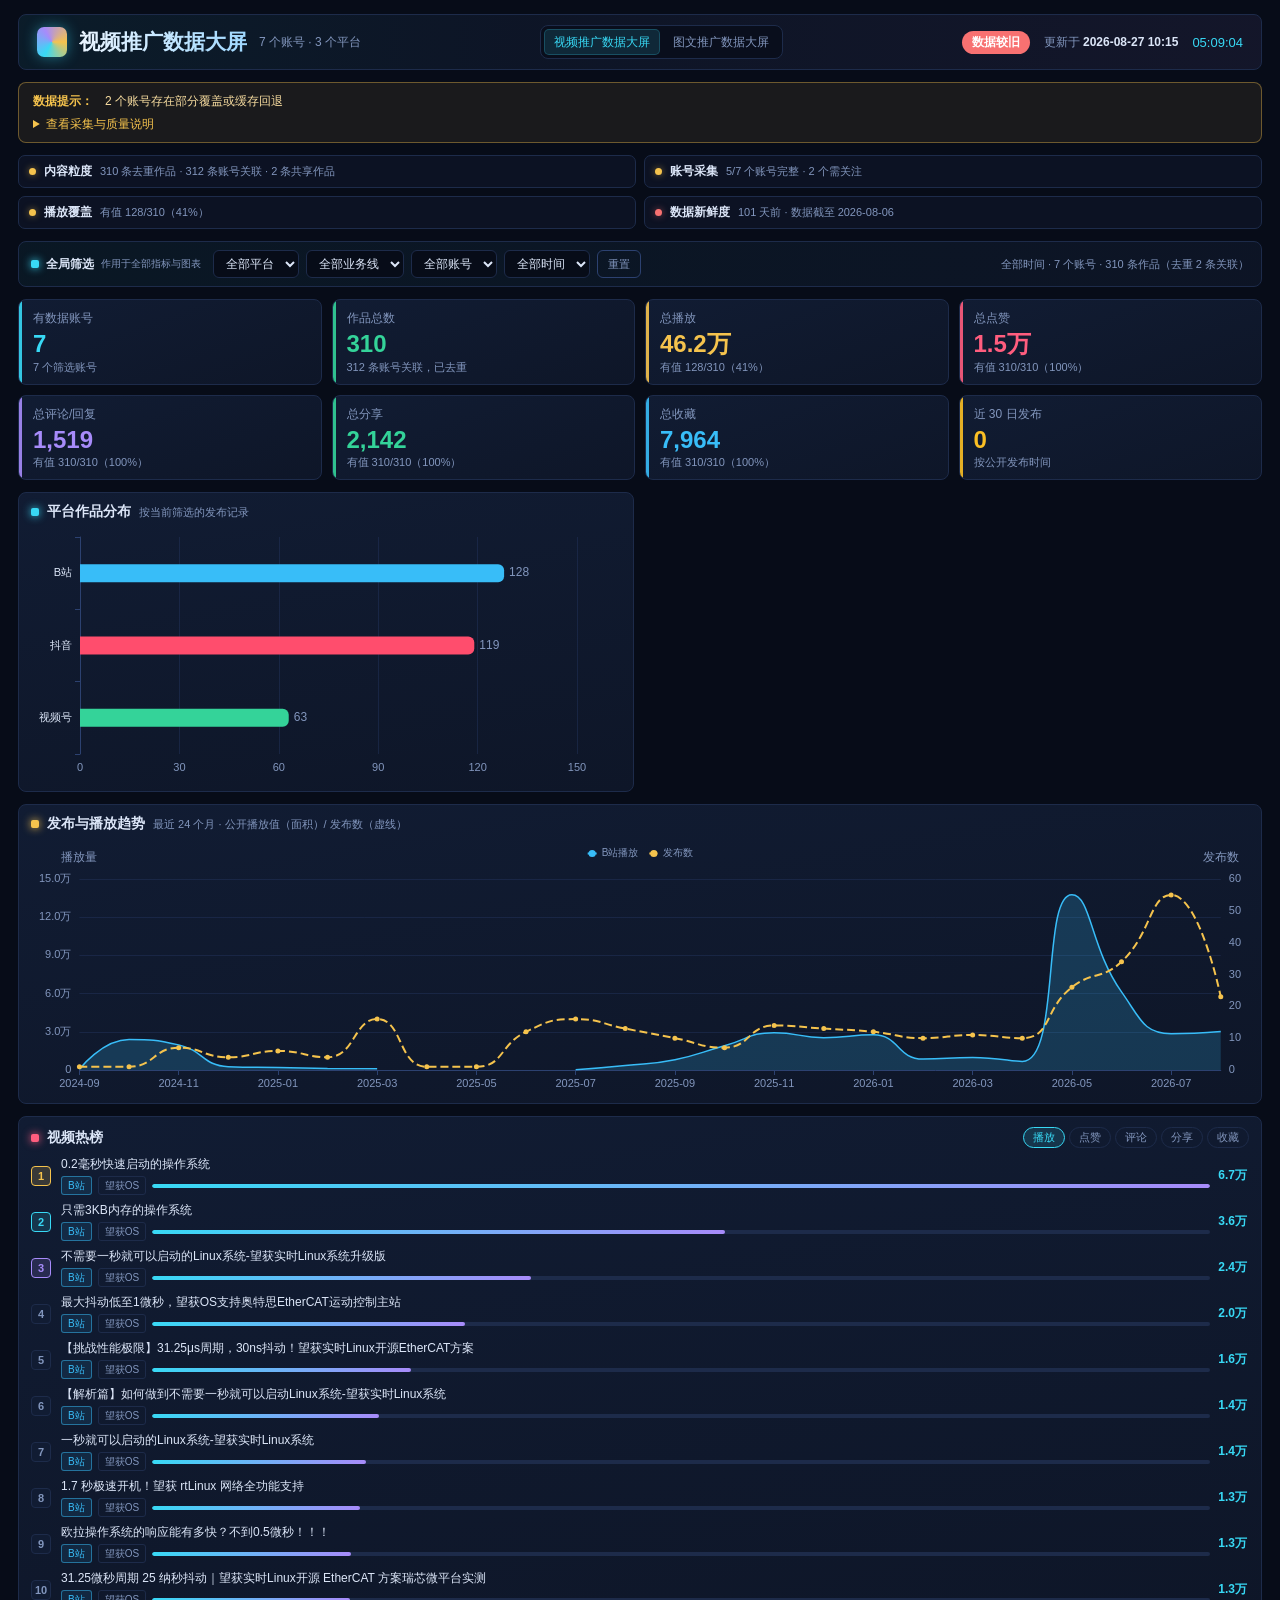
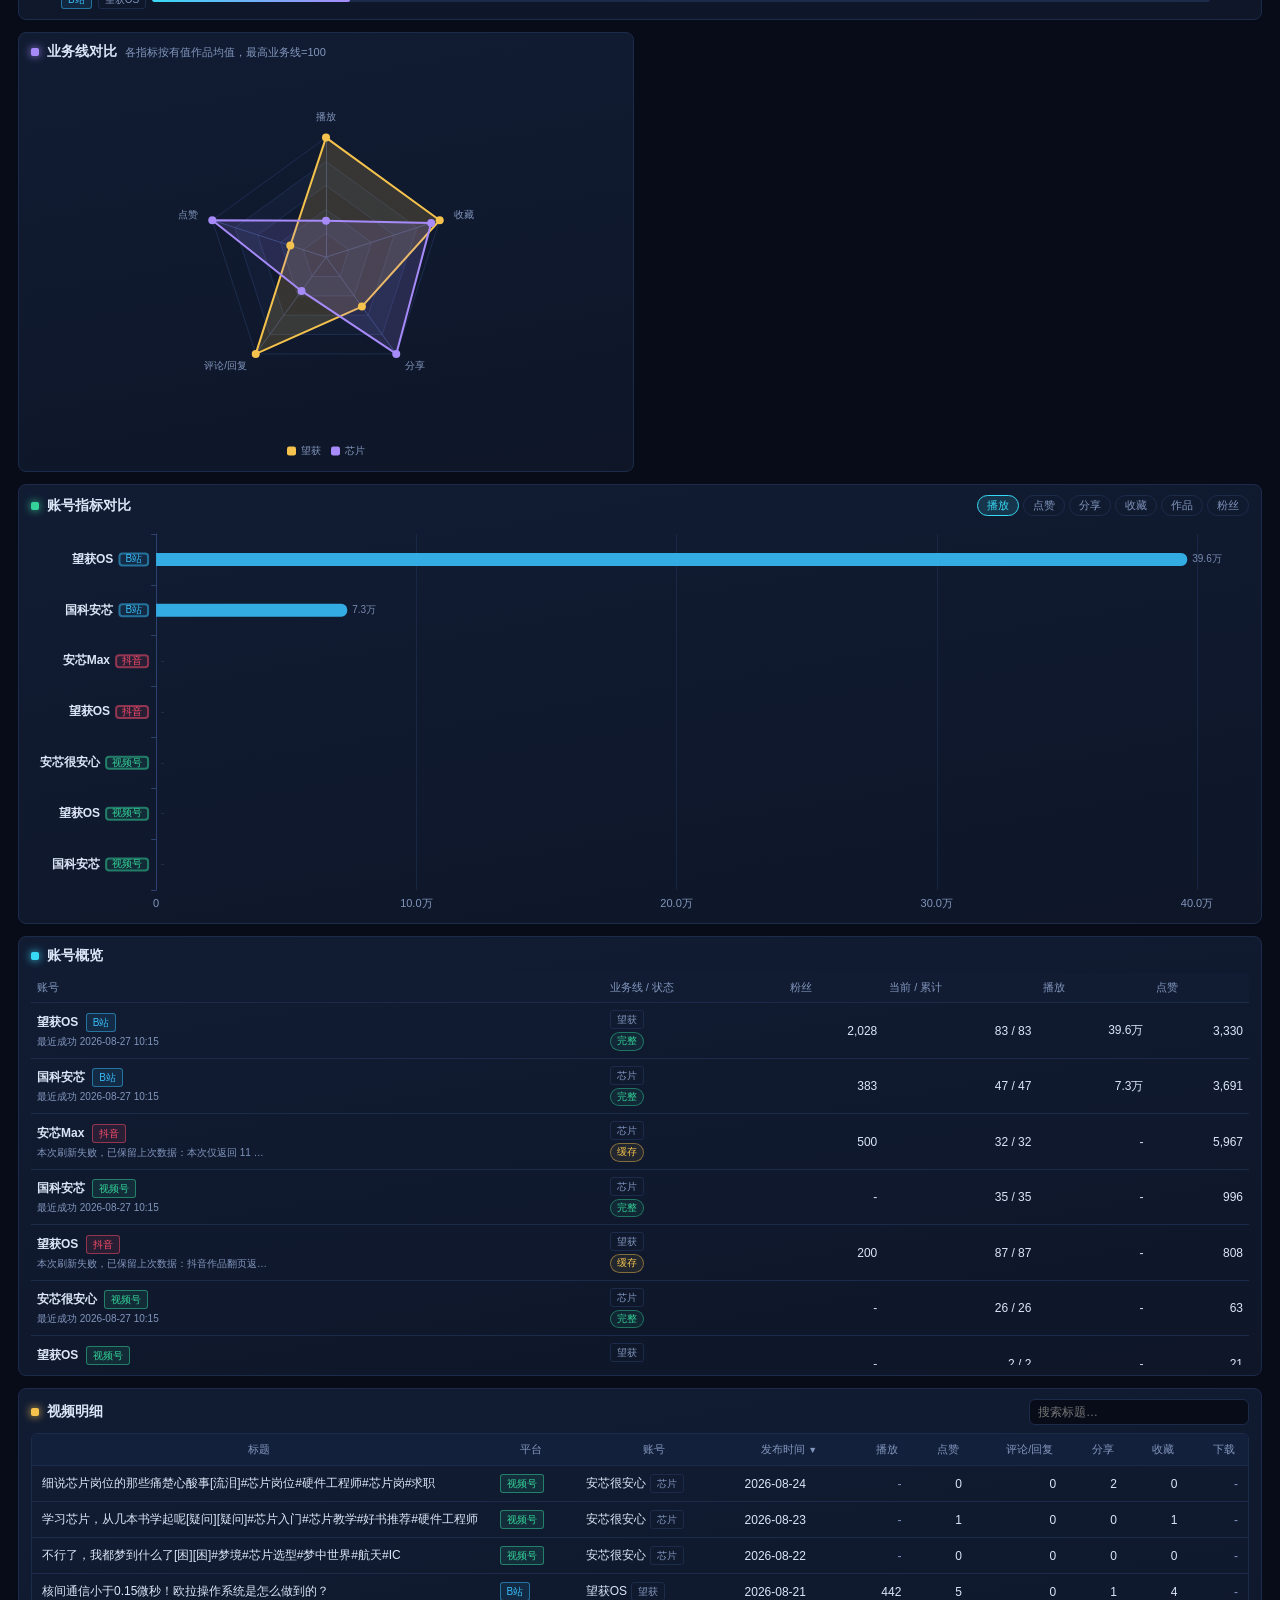
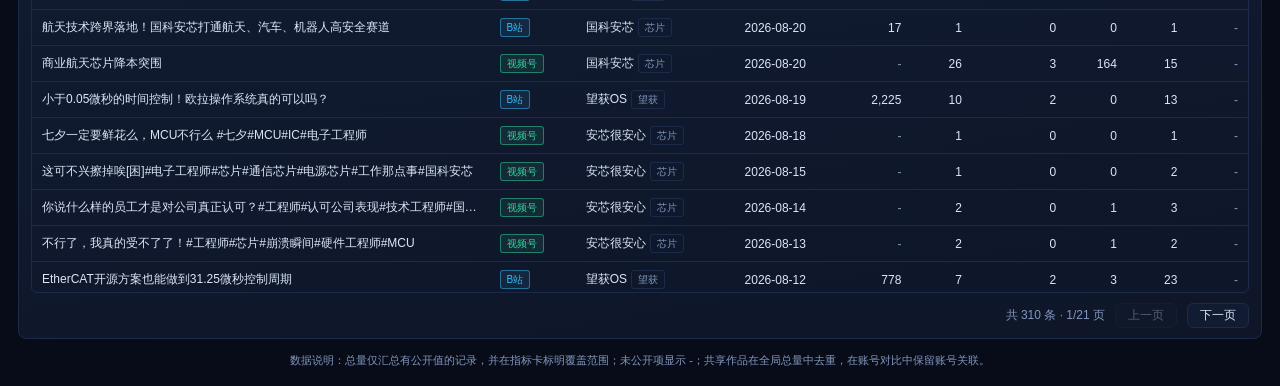
==== web/index.html @ 0b98114b "feat: initialize promotion data dashboard" ====
<!DOCTYPE html>
<html lang="zh-CN">
<head>
<meta charset="UTF-8">
<meta name="viewport" content="width=device-width, initial-scale=1.0">
<title>视频推广数据大屏</title>
<link rel="icon" href="data:,">
<link rel="stylesheet" href="css/style.css?v=20260805-5">
</head>
<body>
<div id="app">

  <!-- 顶部标题栏 -->
  <header class="topbar">
    <div class="topbar-left">
      <div class="logo-mark"></div>
      <h1>视频推广数据大屏</h1>
      <span class="subtitle" id="subtitle">账号与平台加载中</span>
    </div>
    <nav class="dashboard-switch" aria-label="推广数据大屏切换">
      <a class="active" href="index.html">视频推广数据大屏</a>
      <a href="articles/index.html">图文推广数据大屏</a>
    </nav>
    <div class="topbar-right">
      <span id="sourceBadge" class="badge">数据加载中</span>
      <span class="update-time">更新于 <b id="updatedAt">--</b></span>
      <span class="clock" id="clock">--:--:--</span>
    </div>
  </header>

  <section class="notice" id="dataNotice" hidden></section>

  <section class="health-strip" id="dataHealth" aria-label="数据质量概览"></section>

  <section class="control-bar" aria-label="全局筛选">
    <div class="control-title"><i class="dot dot-cyan"></i>全局筛选<span>作用于全部指标与图表</span></div>
    <div class="filters">
      <select id="fPlatform"><option value="all">全部平台</option></select>
      <select id="fLine"><option value="all">全部业务线</option></select>
      <select id="fAccount"><option value="all">全部账号</option></select>
      <select id="fPeriod">
        <option value="all">全部时间</option>
        <option value="30">近 30 天</option>
        <option value="90">近 90 天</option>
        <option value="365">近 1 年</option>
      </select>
      <button class="reset-filters" id="resetFilters" type="button">重置</button>
    </div>
    <div class="filter-summary" id="filterSummary"></div>
  </section>

  <!-- KPI 指标条 -->
  <section class="kpi-strip" id="kpiStrip"></section>

  <!-- 图表区第一行 -->
  <section class="grid-row">
    <div class="card span-3">
      <div class="card-title"><i class="dot dot-cyan"></i>平台作品分布<span class="card-note">按当前筛选的发布记录</span></div>
      <div class="chart" id="chartDist"></div>
    </div>
    <div class="card span-6">
      <div class="card-title"><i class="dot dot-gold"></i>发布与播放趋势<span class="card-note">最近 24 个月 · 公开播放值（面积）/ 发布数（虚线）</span></div>
      <div class="chart" id="chartTrend"></div>
    </div>
    <div class="card span-3">
      <div class="card-title"><i class="dot dot-pink"></i>视频热榜
        <span class="tabs" id="topTabs"></span>
      </div>
      <div class="rank-list" id="topList"></div>
    </div>
  </section>

  <!-- 图表区第二行 -->
  <section class="grid-row compare-row">
    <div class="card span-3">
      <div class="card-title"><i class="dot dot-violet"></i>业务线对比<span class="card-note">各指标按有值作品均值，最高业务线=100</span></div>
      <div class="chart" id="chartRadar"></div>
    </div>
    <div class="card span-6">
      <div class="card-title"><i class="dot dot-green"></i>账号指标对比
        <span class="tabs" id="acctTabs"></span>
      </div>
      <div class="chart" id="chartAcct"></div>
    </div>
    <div class="card span-3">
      <div class="card-title"><i class="dot dot-cyan"></i>账号概览</div>
      <div class="acct-table-wrap">
        <table class="acct-table" id="acctTable"></table>
      </div>
    </div>
  </section>

  <!-- 明细表 -->
  <section class="card detail-card">
    <div class="card-title"><i class="dot dot-gold"></i>视频明细
      <span class="detail-search">
        <input type="search" id="fSearch" placeholder="搜索标题…">
      </span>
    </div>
    <div class="table-wrap">
      <table class="detail-table" id="detailTable"></table>
    </div>
    <div class="pager" id="pager"></div>
  </section>

  <footer class="foot">
    数据说明：总量仅汇总有公开值的记录，并在指标卡标明覆盖范围；未公开项显示 -；共享作品在全局总量中去重，在账号对比中保留账号关联。
  </footer>

</div>
<script src="lib/echarts.min.js"></script>
<script src="js/app.js?v=20260805-5"></script>
</body>
</html>
---- web/css/style.css ----
/* ===== 视频推广数据大屏 · 暗色主题 ===== */
:root {
  --bg: #070c18;
  --panel: #0e1628;
  --panel-2: #111c33;
  --border: #1d2b4a;
  --border-bright: #2c4170;
  --text: #dce6f8;
  --muted: #8296bd;
  --cyan: #38d9f5;
  --gold: #f5c34d;
  --pink: #ff5d7e;
  --violet: #a78bfa;
  --green: #34d399;
  --red: #f87171;
  --douyin: #ff4d6d;
  --bilibili: #38bdf8;
  --wechat: #34d399;
  --line-wanghuo: #f5c34d;
  --line-chip: #a78bfa;
}

* { margin: 0; padding: 0; box-sizing: border-box; }

html, body {
  background: var(--bg);
  color: var(--text);
  font-family: "PingFang SC", "Microsoft YaHei", "Helvetica Neue", Arial, sans-serif;
  font-size: 14px;
  letter-spacing: 0;
}

body {
  background-image:
    radial-gradient(1200px 500px at 20% -10%, rgba(56, 217, 245, 0.07), transparent 60%),
    radial-gradient(1000px 480px at 85% -10%, rgba(167, 139, 250, 0.06), transparent 60%);
}

#app {
  max-width: 2048px;
  margin: 0 auto;
  padding: 14px 18px 10px;
  display: flex;
  flex-direction: column;
  gap: 12px;
  min-height: 100vh;
}

/* ===== 顶栏 ===== */
.topbar {
  display: flex;
  align-items: center;
  justify-content: space-between;
  gap: 16px;
  padding: 10px 18px;
  background: linear-gradient(90deg, rgba(56,217,245,0.08), rgba(14,22,40,0.9) 40%, rgba(167,139,250,0.08));
  border: 1px solid var(--border);
  border-radius: 8px;
}
.topbar-left { display: flex; align-items: center; gap: 12px; min-width: 0; }
.logo-mark {
  width: 30px; height: 30px; flex: none;
  border-radius: 7px;
  background: conic-gradient(from 210deg, var(--cyan), var(--violet), var(--gold), var(--cyan));
  box-shadow: 0 0 14px rgba(56, 217, 245, 0.45);
}
.topbar h1 {
  font-size: 21px;
  font-weight: 700;
  white-space: nowrap;
  background: linear-gradient(90deg, #eaf4ff, #9fd8ff);
  -webkit-background-clip: text;
  background-clip: text;
  color: transparent;
}
.subtitle { color: var(--muted); font-size: 12px; white-space: nowrap; overflow: hidden; text-overflow: ellipsis; }
.topbar-right { display: flex; align-items: center; gap: 14px; flex: none; font-size: 12px; color: var(--muted); }
.dashboard-switch {
  display: inline-flex;
  align-items: center;
  gap: 3px;
  padding: 3px;
  border: 1px solid var(--border);
  border-radius: 8px;
  background: rgba(7, 12, 24, 0.72);
  flex: none;
}
.dashboard-switch a {
  color: var(--muted);
  text-decoration: none;
  font-size: 12px;
  line-height: 1;
  padding: 7px 10px;
  border-radius: 5px;
  white-space: nowrap;
  transition: color .18s ease, background .18s ease;
}
.dashboard-switch a:hover { color: var(--text); background: rgba(56, 217, 245, .07); }
.dashboard-switch a.active {
  color: var(--cyan);
  background: rgba(56, 217, 245, .13);
  box-shadow: inset 0 0 0 1px rgba(56, 217, 245, .22);
}
.badge {
  padding: 3px 10px;
  border-radius: 999px;
  font-size: 12px;
  color: #06121f;
  background: var(--cyan);
  font-weight: 600;
}
.badge.mock { background: var(--gold); }
.badge.partial { background: var(--gold); }
.badge.stale { color: #fff; background: var(--red); }
.update-time b { color: var(--text); font-weight: 600; }
.clock { font-variant-numeric: tabular-nums; color: var(--cyan); font-size: 13px; }

/* ===== 数据质量与全局筛选 ===== */
.health-strip {
  display: grid;
  grid-template-columns: repeat(4, minmax(0, 1fr));
  gap: 8px;
}
.health-item {
  display: flex;
  align-items: center;
  gap: 8px;
  min-width: 0;
  padding: 7px 10px;
  border: 1px solid var(--border);
  border-radius: 7px;
  background: rgba(14, 22, 40, .72);
  color: var(--muted);
  font-size: 11px;
}
.health-item::before {
  content: "";
  width: 7px;
  height: 7px;
  flex: none;
  border-radius: 50%;
  background: var(--green);
  box-shadow: 0 0 7px rgba(52, 211, 153, .55);
}
.health-item.warn::before { background: var(--gold); box-shadow: 0 0 7px rgba(245, 195, 77, .55); }
.health-item.error::before { background: var(--red); box-shadow: 0 0 7px rgba(248, 113, 113, .55); }
.health-item strong { color: var(--text); font-size: 12px; font-weight: 650; white-space: nowrap; }
.health-item span { overflow: hidden; text-overflow: ellipsis; white-space: nowrap; }

.control-bar {
  display: grid;
  grid-template-columns: auto minmax(0, 1fr) auto;
  align-items: center;
  gap: 12px;
  min-height: 46px;
  padding: 7px 12px;
  border: 1px solid var(--border);
  border-radius: 8px;
  background: linear-gradient(90deg, rgba(56, 217, 245, .055), rgba(14, 22, 40, .82));
}
.control-title { display: flex; align-items: center; gap: 7px; font-size: 12px; font-weight: 650; white-space: nowrap; }
.control-title span { color: var(--muted); font-size: 10px; font-weight: 400; }
.filter-summary { color: var(--muted); font-size: 11px; white-space: nowrap; }
.filters { display: inline-flex; gap: 7px; flex-wrap: wrap; }
.filters select, .filters input, .detail-search input {
  background: var(--bg);
  border: 1px solid var(--border);
  color: var(--text);
  font-size: 12px;
  padding: 5px 8px;
  border-radius: 6px;
  outline: none;
}
.filters select:focus, .filters input:focus, .detail-search input:focus { border-color: var(--cyan); }
.reset-filters {
  border: 1px solid var(--border-bright);
  border-radius: 6px;
  background: transparent;
  color: var(--muted);
  padding: 5px 10px;
  font-size: 11px;
  cursor: pointer;
}
.reset-filters:hover { color: var(--cyan); border-color: var(--cyan); }

/* ===== KPI 条 ===== */
.kpi-strip {
  display: grid;
  grid-template-columns: repeat(8, 1fr);
  gap: 10px;
}
.kpi {
  background: linear-gradient(160deg, var(--panel-2), var(--panel));
  border: 1px solid var(--border);
  border-radius: 8px;
  padding: 10px 14px 9px;
  position: relative;
  overflow: hidden;
}
.kpi::before {
  content: "";
  position: absolute; left: 0; top: 0; bottom: 0;
  width: 3px;
  background: var(--accent, var(--cyan));
  opacity: 0.9;
}
.kpi-label { font-size: 12px; color: var(--muted); }
.kpi-value {
  font-size: 24px;
  font-weight: 700;
  margin-top: 3px;
  font-variant-numeric: tabular-nums;
  color: var(--accent, var(--text));
  line-height: 1.15;
}
.kpi-sub { font-size: 11px; color: var(--muted); margin-top: 2px; }

/* ===== 卡片网格 ===== */
.grid-row {
  display: grid;
  grid-template-columns: repeat(12, 1fr);
  gap: 12px;
}
.card {
  background: linear-gradient(170deg, var(--panel-2), var(--panel));
  border: 1px solid var(--border);
  border-radius: 8px;
  padding: 10px 12px;
  display: flex;
  flex-direction: column;
  min-height: 300px;
}
.compare-row .card { height: 440px; min-height: 440px; overflow: hidden; }
.span-3 { grid-column: span 3; }
.span-6 { grid-column: span 6; }
.card-title {
  display: flex;
  align-items: center;
  gap: 8px;
  font-size: 14px;
  font-weight: 600;
  margin-bottom: 8px;
  flex-wrap: wrap;
}
.card-note { font-size: 11px; color: var(--muted); font-weight: 400; }
.dot { width: 8px; height: 8px; border-radius: 2px; flex: none; }
.dot-cyan { background: var(--cyan); box-shadow: 0 0 8px var(--cyan); }
.dot-gold { background: var(--gold); box-shadow: 0 0 8px var(--gold); }
.dot-pink { background: var(--pink); box-shadow: 0 0 8px var(--pink); }
.dot-violet { background: var(--violet); box-shadow: 0 0 8px var(--violet); }
.dot-green { background: var(--green); box-shadow: 0 0 8px var(--green); }
.chart { flex: 1; min-height: 240px; }

/* ===== 页签 ===== */
.tabs { display: inline-flex; gap: 4px; margin-left: auto; }
.tabs button {
  background: transparent;
  border: 1px solid var(--border);
  color: var(--muted);
  font-size: 11px;
  padding: 2px 9px;
  border-radius: 999px;
  cursor: pointer;
}
.tabs button:hover { border-color: var(--border-bright); color: var(--text); }
.tabs button.active {
  background: rgba(56, 217, 245, 0.14);
  border-color: var(--cyan);
  color: var(--cyan);
}

/* ===== 热榜 ===== */
.rank-list { flex: 1; overflow-y: auto; display: flex; flex-direction: column; gap: 7px; padding-right: 2px; }
.rank-item { display: grid; grid-template-columns: 22px 1fr auto; gap: 8px; align-items: center; }
.rank-no {
  width: 20px; height: 20px;
  display: grid; place-items: center;
  font-size: 11px; font-weight: 700;
  border-radius: 4px;
  background: var(--panel-2);
  color: var(--muted);
  border: 1px solid var(--border);
}
.rank-item:nth-child(1) .rank-no { background: rgba(245, 195, 77, 0.18); color: var(--gold); border-color: var(--gold); }
.rank-item:nth-child(2) .rank-no { background: rgba(56, 217, 245, 0.14); color: var(--cyan); border-color: var(--cyan); }
.rank-item:nth-child(3) .rank-no { background: rgba(167, 139, 250, 0.16); color: var(--violet); border-color: var(--violet); }
.rank-main { min-width: 0; }
.rank-title {
  font-size: 12px;
  white-space: nowrap; overflow: hidden; text-overflow: ellipsis;
}
.rank-title a { color: var(--text); text-decoration: none; }
.rank-title a:hover { color: var(--cyan); }
.rank-meta { display: flex; gap: 6px; margin-top: 3px; align-items: center; }
.rank-bar { height: 4px; border-radius: 2px; background: var(--border); flex: 1; overflow: hidden; }
.rank-bar i { display: block; height: 100%; border-radius: 2px; background: linear-gradient(90deg, var(--cyan), var(--violet)); }
.rank-val { font-size: 12px; font-weight: 700; color: var(--cyan); font-variant-numeric: tabular-nums; }

/* ===== 标签 ===== */
.tag {
  display: inline-block;
  font-size: 10px;
  padding: 1px 6px;
  border-radius: 3px;
  line-height: 1.5;
  border: 1px solid;
  white-space: nowrap;
}
.tag-douyin { color: var(--douyin); border-color: rgba(255, 77, 109, 0.5); background: rgba(255, 77, 109, 0.1); }
.tag-bilibili { color: var(--bilibili); border-color: rgba(56, 189, 248, 0.5); background: rgba(56, 189, 248, 0.1); }
.tag-wechat_channels { color: var(--wechat); border-color: rgba(52, 211, 153, 0.5); background: rgba(52, 211, 153, 0.1); }
.tag-line { color: var(--muted); border-color: var(--border); background: transparent; }

/* ===== 账号概览表 ===== */
.acct-table-wrap { flex: 1; min-height: 0; overflow: auto; }
.acct-table { width: 100%; border-collapse: collapse; font-size: 12px; }
.acct-table th, .acct-table td { padding: 7px 6px; text-align: left; border-bottom: 1px solid var(--border); white-space: nowrap; }
.acct-table th { color: var(--muted); font-weight: 500; font-size: 11px; position: sticky; top: 0; background: var(--panel-2); }
.acct-table td.num { text-align: right; font-variant-numeric: tabular-nums; }
.acct-name { font-weight: 600; }
.acct-profile-link { color: var(--text); text-decoration: none; }
.acct-profile-link:hover { color: var(--cyan); text-decoration: underline; }
.coverage-note {
  margin-top: 3px;
  color: var(--muted);
  font-size: 10px;
  max-width: 230px;
  overflow: hidden;
  text-overflow: ellipsis;
}
.status-err { color: var(--red); font-size: 11px; }
.status-warn { color: var(--gold); font-size: 11px; }
.status-pill {
  display: inline-block;
  padding: 1px 6px;
  border: 1px solid;
  border-radius: 999px;
  font-size: 10px;
  line-height: 1.45;
}
.status-ok { color: var(--green); border-color: rgba(52, 211, 153, .45); background: rgba(52, 211, 153, .08); }
.status-partial, .status-stale { color: var(--gold); border-color: rgba(245, 195, 77, .45); background: rgba(245, 195, 77, .08); }
.status-pending { color: var(--muted); border-color: var(--border-bright); background: rgba(130, 150, 189, .08); }
.status-error { color: var(--red); border-color: rgba(248, 113, 113, .45); background: rgba(248, 113, 113, .08); }

/* ===== 明细表 ===== */
.detail-card { min-height: 0; }
.detail-search { margin-left: auto; }
.detail-search input { width: 220px; }
.table-wrap { overflow: auto; max-height: 460px; border: 1px solid var(--border); border-radius: 6px; }
.detail-table { width: 100%; border-collapse: collapse; font-size: 12px; }
.detail-table th, .detail-table td { padding: 8px 10px; border-bottom: 1px solid var(--border); white-space: nowrap; }
.detail-table th {
  position: sticky; top: 0; z-index: 1;
  background: #13203c;
  color: var(--muted);
  font-size: 11px; font-weight: 500;
  cursor: pointer;
  user-select: none;
}
.detail-table th:hover { color: var(--cyan); }
.detail-table th .arrow { font-size: 9px; margin-left: 3px; }
.detail-table td.num { text-align: right; font-variant-numeric: tabular-nums; }
.detail-table th.num { text-align: right; }
.detail-table tbody tr:hover { background: rgba(56, 217, 245, 0.05); }
.cell-title { max-width: 340px; overflow: hidden; text-overflow: ellipsis; }
.cell-title a { color: var(--text); text-decoration: none; }
.cell-title a:hover { color: var(--cyan); }
.muted-val { color: var(--muted); }
.pager {
  display: flex; align-items: center; gap: 10px;
  justify-content: flex-end;
  padding-top: 10px;
  font-size: 12px; color: var(--muted);
}
.pager button {
  background: var(--panel-2);
  border: 1px solid var(--border);
  color: var(--text);
  padding: 3px 12px;
  border-radius: 6px;
  cursor: pointer;
  font-size: 12px;
}
.pager button:disabled { opacity: 0.35; cursor: default; }
.pager button:not(:disabled):hover { border-color: var(--cyan); color: var(--cyan); }

.foot { font-size: 11px; color: var(--muted); text-align: center; padding: 2px 0 8px; }

/* ===== 滚动条 ===== */
::-webkit-scrollbar { width: 8px; height: 8px; }
::-webkit-scrollbar-thumb { background: var(--border-bright); border-radius: 4px; }
::-webkit-scrollbar-track { background: transparent; }

/* ===== 响应式 ===== */
@media (max-width: 1400px) {
  .kpi-strip { grid-template-columns: repeat(4, 1fr); }
  .health-strip { grid-template-columns: repeat(2, minmax(0, 1fr)); }
  .span-3 { grid-column: span 6; }
  .span-6 { grid-column: span 12; }
  .grid-row .span-3:last-child { grid-column: span 12; }
}
@media (max-width: 1120px) {
  .topbar { flex-wrap: wrap; }
  .topbar-left { flex: 1 1 520px; }
  .dashboard-switch { order: 3; }
  .control-bar { grid-template-columns: 1fr; }
  .filter-summary { justify-self: start; }
}
@media (max-width: 760px) {
  .kpi-strip { grid-template-columns: repeat(2, 1fr); }
  .span-3, .span-6 { grid-column: span 12; }
  .topbar { flex-direction: column; align-items: flex-start; gap: 6px; }
  .topbar-left { flex: 0 0 auto; width: 100%; }
  .topbar-right { width: 100%; flex-wrap: wrap; gap: 8px 12px; }
  .dashboard-switch { width: 100%; }
  .dashboard-switch a { flex: 1; text-align: center; }
  .subtitle { display: none; }
  .health-strip { grid-template-columns: 1fr; }
  .filters { width: 100%; }
  .filters select { flex: 1 1 140px; }
  .detail-search { width: 100%; }
  .detail-search input { width: 100%; }
  .compare-row .card { height: 460px; min-height: 460px; }
}

.notice {
  padding: 9px 14px; border: 1px solid rgba(245,195,77,.38); border-radius: 8px;
  color: #f8dda0; background: rgba(245,195,77,.08); font-size: 12px; line-height: 1.55;
}
.notice b { color: var(--gold); }
.notice-summary { display: flex; gap: 12px; align-items: center; flex-wrap: wrap; }
.notice summary { cursor: pointer; color: var(--gold); margin-top: 4px; }
.notice ul { margin: 7px 0 0 18px; color: #d7c89f; }
.notice li + li { margin-top: 3px; }
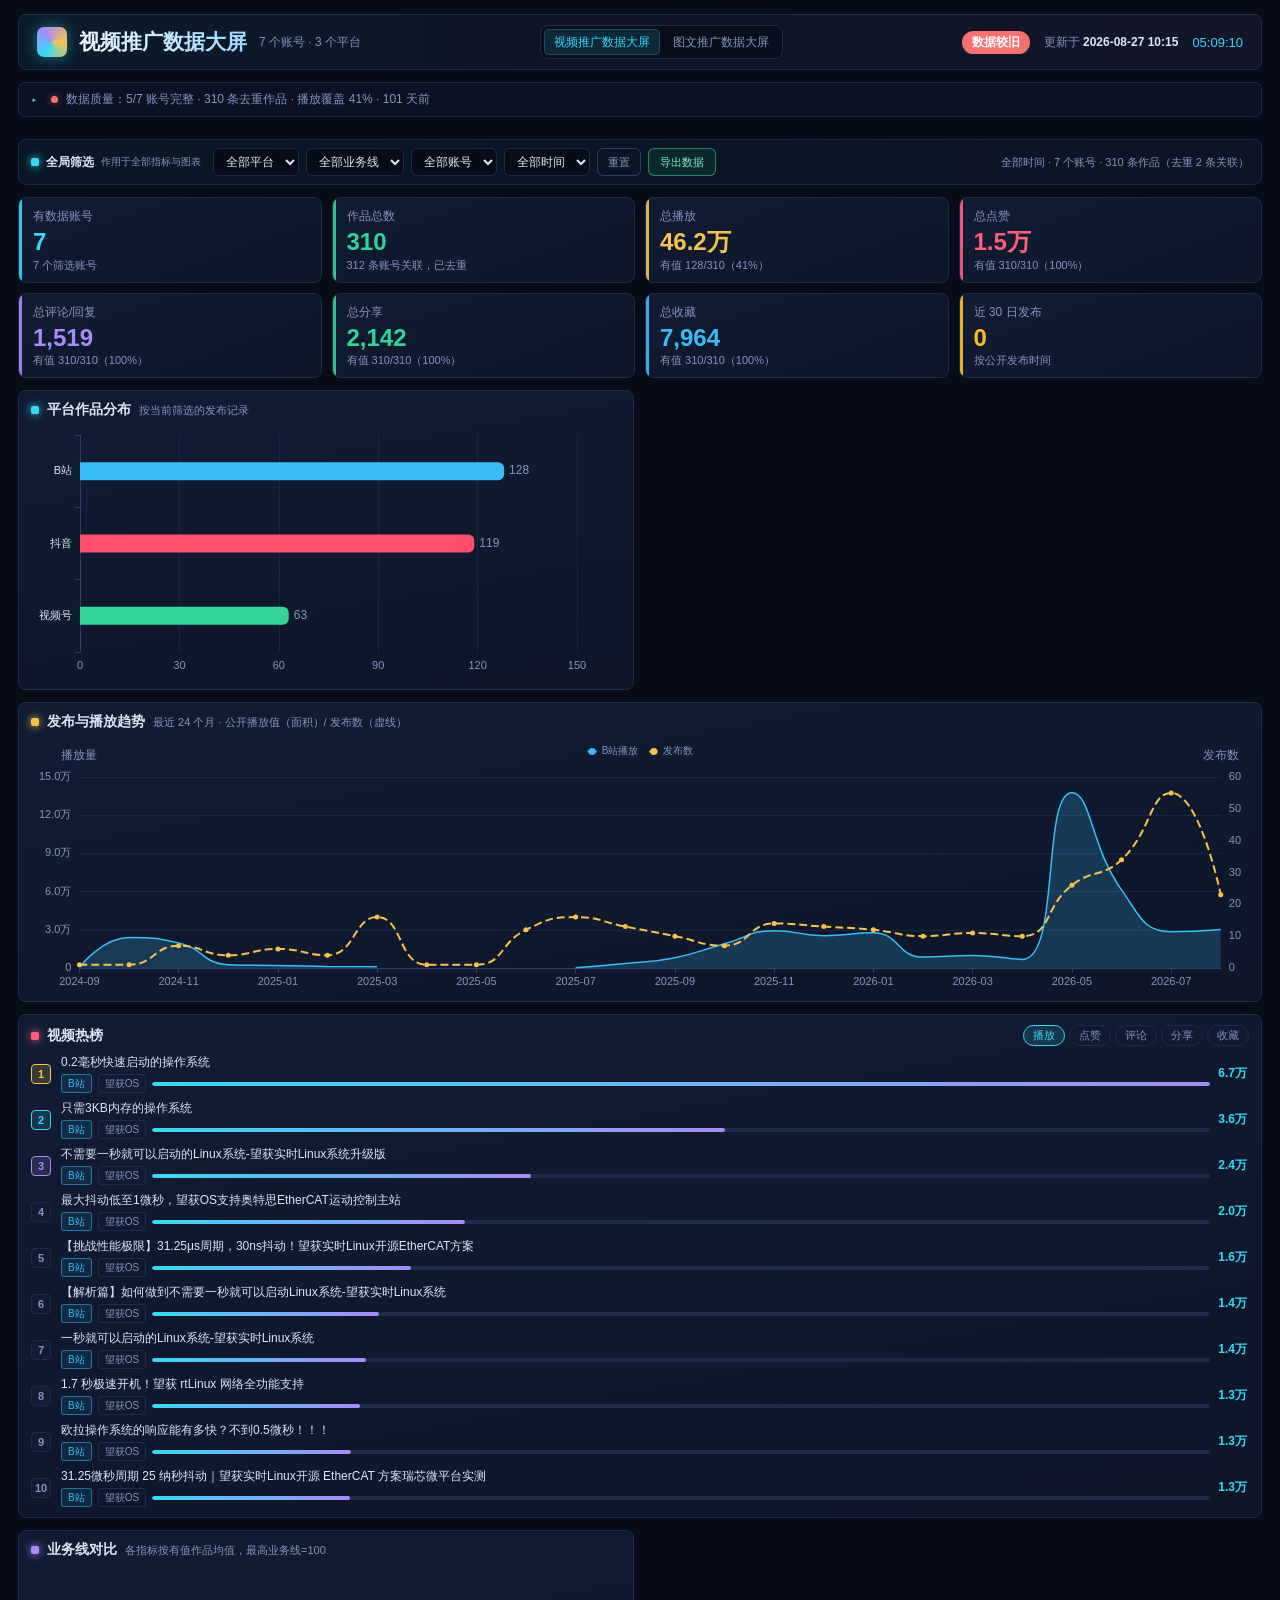
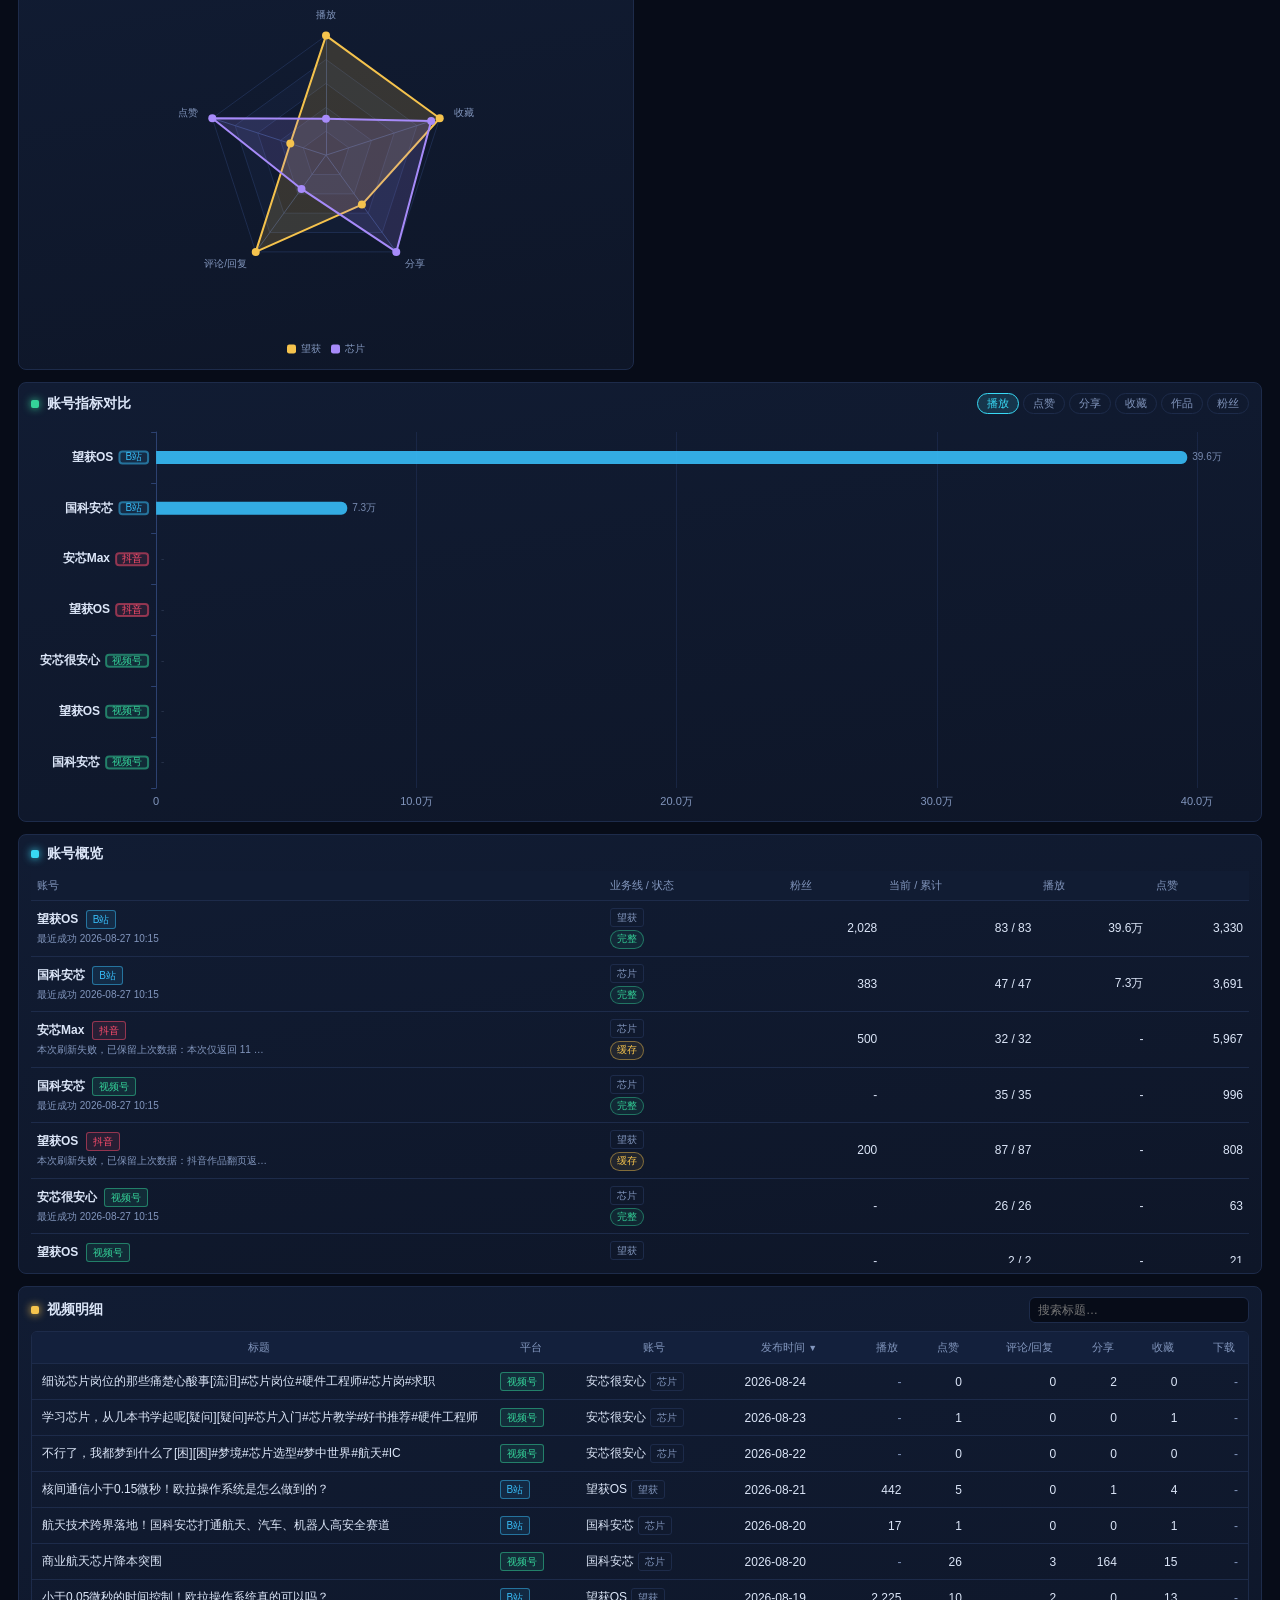
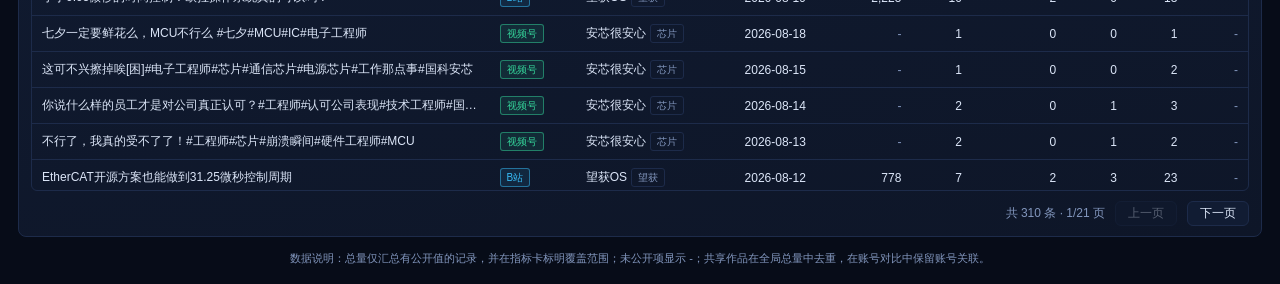
==== commit 97799203: "feat: reduce collector usage and add CSV exports" ====
--- a/web/index.html
+++ b/web/index.html
@@ -5,7 +5,8 @@
 <meta name="viewport" content="width=device-width, initial-scale=1.0">
 <title>视频推广数据大屏</title>
 <link rel="icon" href="data:,">
-<link rel="stylesheet" href="css/style.css?v=20260805-5">
+  <link rel="stylesheet" href="css/style.css?v=20260914-1">
+
 </head>
 <body>
 <div id="app">
@@ -28,9 +29,11 @@
     </div>
   </header>
 
-  <section class="notice" id="dataNotice" hidden></section>
-
-  <section class="health-strip" id="dataHealth" aria-label="数据质量概览"></section>
+  <details class="quality-collapse" id="qualityCollapse">
+    <summary id="healthSummary"><i class="quality-dot"></i><span class="quality-summary-text">数据质量概览</span></summary>
+    <section class="notice" id="dataNotice" hidden></section>
+    <section class="health-strip" id="dataHealth" aria-label="数据质量概览"></section>
+  </details>
 
   <section class="control-bar" aria-label="全局筛选">
     <div class="control-title"><i class="dot dot-cyan"></i>全局筛选<span>作用于全部指标与图表</span></div>
@@ -45,6 +48,7 @@
         <option value="365">近 1 年</option>
       </select>
       <button class="reset-filters" id="resetFilters" type="button">重置</button>
+      <button class="export-data" id="exportData" type="button" title="导出当前筛选和搜索结果">导出数据</button>
     </div>
     <div class="filter-summary" id="filterSummary"></div>
   </section>
@@ -109,6 +113,6 @@
 
 </div>
 <script src="lib/echarts.min.js"></script>
-<script src="js/app.js?v=20260805-5"></script>
+  <script src="js/app.js?v=20260914-1"></script>
 </body>
 </html>
--- a/web/css/style.css
+++ b/web/css/style.css
@@ -147,6 +147,31 @@
 .health-item strong { color: var(--text); font-size: 12px; font-weight: 650; white-space: nowrap; }
 .health-item span { overflow: hidden; text-overflow: ellipsis; white-space: nowrap; }
 
+/* 数据质量折叠摘要：默认收起，仅显示一行状态 */
+.quality-collapse { margin-bottom: 10px; }
+.quality-collapse > summary {
+  cursor: pointer; list-style: none; user-select: none;
+  display: flex; align-items: center; gap: 8px; flex-wrap: wrap;
+  padding: 8px 12px;
+  border: 1px solid var(--border); border-radius: 7px;
+  background: rgba(14, 22, 40, .72);
+  color: var(--muted); font-size: 12px;
+}
+.quality-collapse > summary::-webkit-details-marker { display: none; }
+.quality-collapse > summary::before {
+  content: "▸"; flex: none; width: 12px; color: var(--cyan);
+  transition: transform .15s ease;
+}
+.quality-collapse[open] > summary::before { transform: rotate(90deg); }
+.quality-collapse > summary .quality-dot {
+  flex: none; width: 7px; height: 7px; border-radius: 50%;
+  background: var(--green); box-shadow: 0 0 7px rgba(52, 211, 153, .55);
+}
+.quality-collapse > summary.warn .quality-dot { background: var(--gold); box-shadow: 0 0 7px rgba(245, 195, 77, .55); }
+.quality-collapse > summary.error .quality-dot { background: var(--red); box-shadow: 0 0 7px rgba(248, 113, 113, .55); }
+.quality-collapse > summary .quality-summary-text { overflow: hidden; text-overflow: ellipsis; white-space: nowrap; }
+.quality-collapse > .notice, .quality-collapse > .health-strip { margin-top: 8px; }
+
 .control-bar {
   display: grid;
   grid-template-columns: auto minmax(0, 1fr) auto;
@@ -182,6 +207,18 @@
   cursor: pointer;
 }
 .reset-filters:hover { color: var(--cyan); border-color: var(--cyan); }
+.export-data {
+  border: 1px solid rgba(52, 211, 153, .55);
+  border-radius: 6px;
+  background: rgba(52, 211, 153, .09);
+  color: #8af0c5;
+  padding: 5px 11px;
+  font-size: 11px;
+  cursor: pointer;
+  white-space: nowrap;
+}
+.export-data:hover { border-color: var(--green); background: rgba(52, 211, 153, .16); color: #b8f7db; }
+.export-data:disabled { cursor: default; opacity: .72; }
 
 /* ===== KPI 条 ===== */
 .kpi-strip {
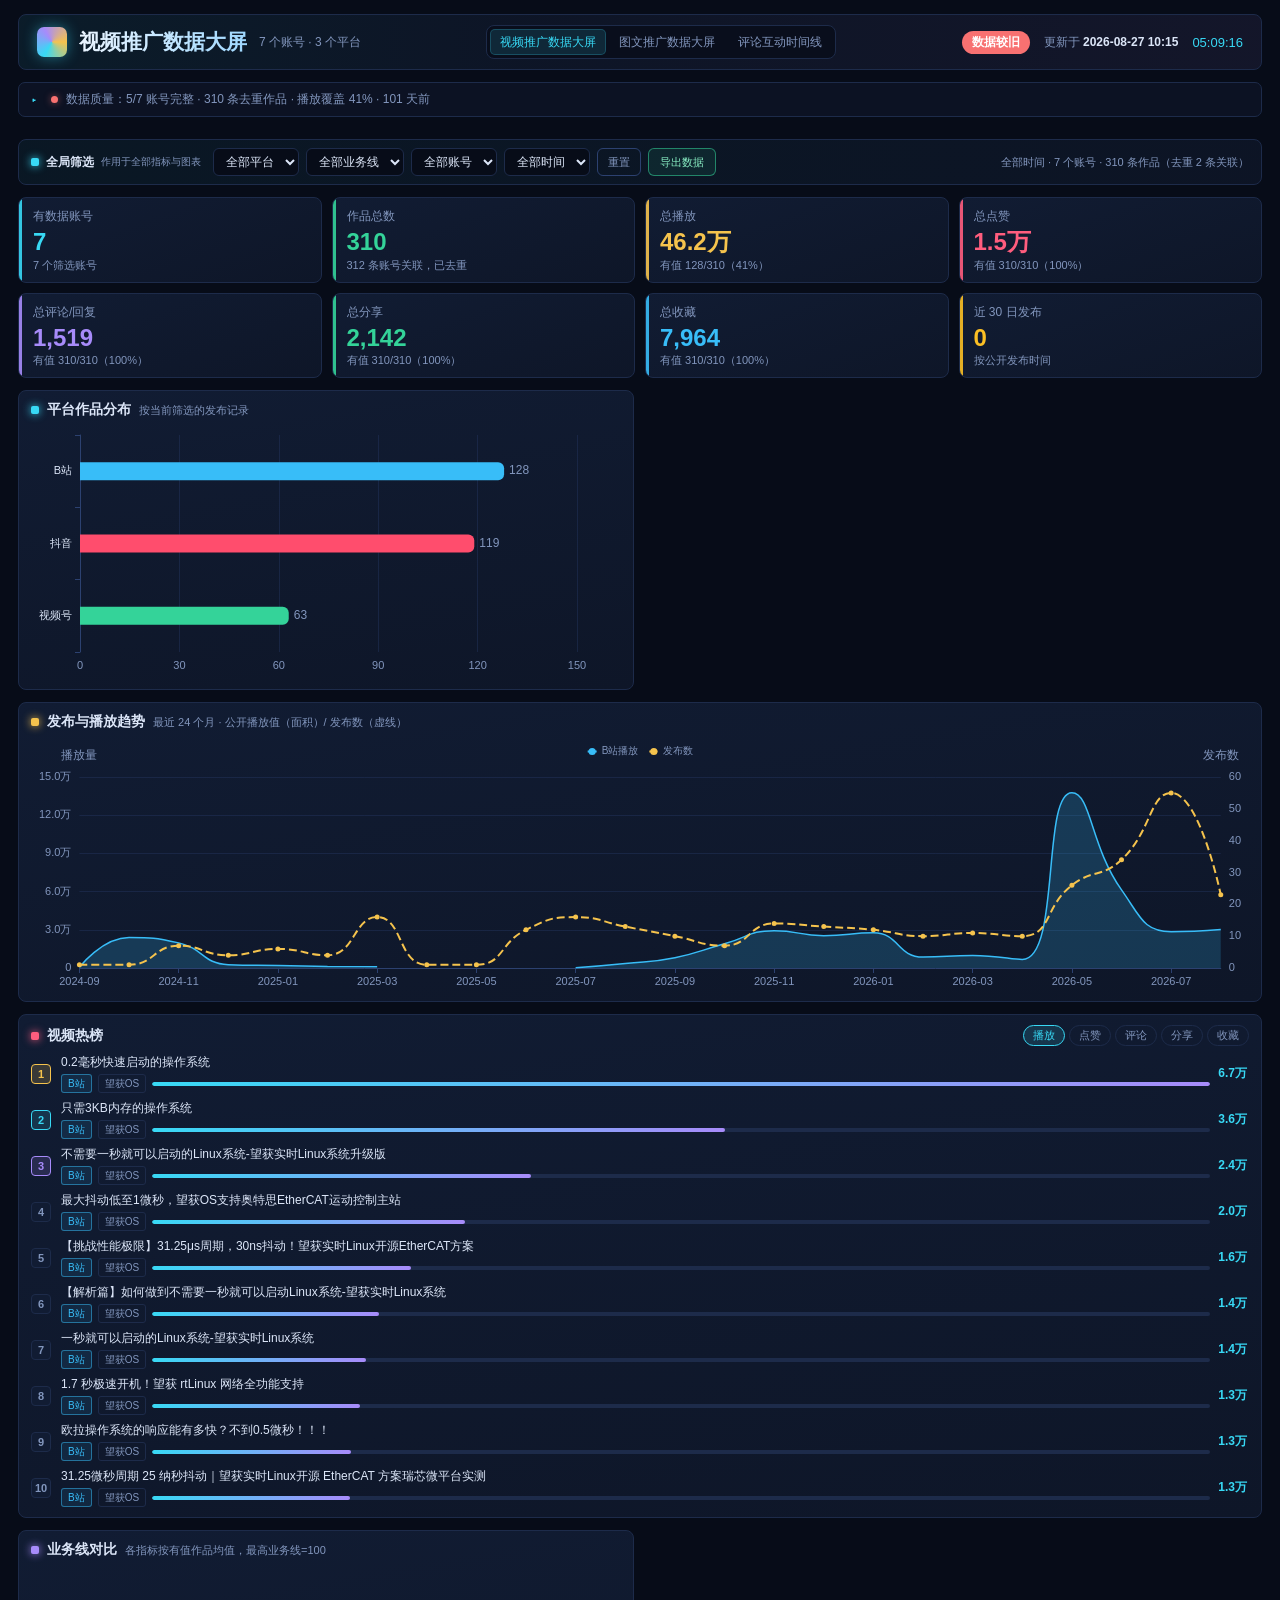
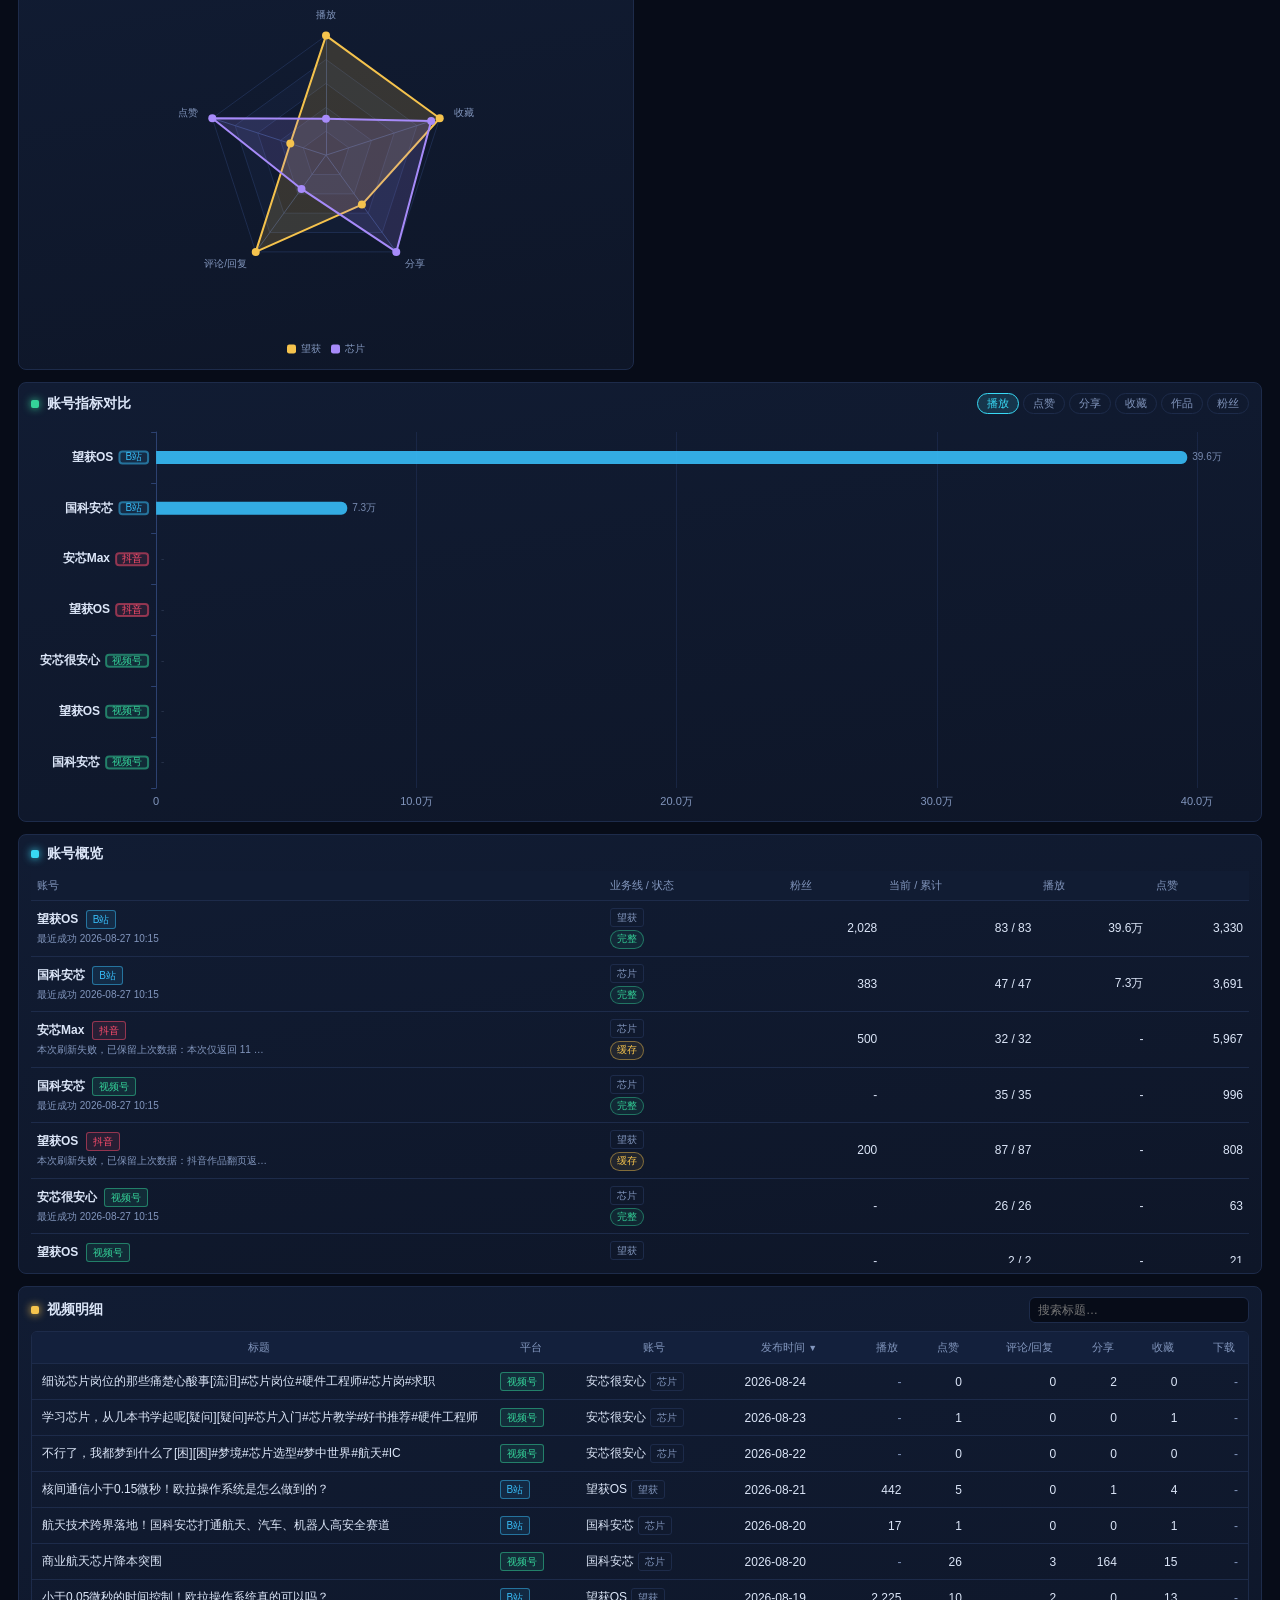
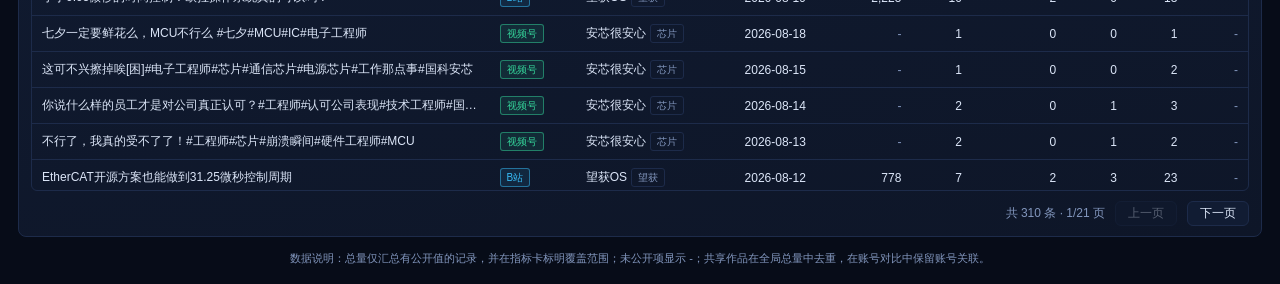
==== commit be49ae28: "feat: add budgeted official reply timeline" ====
--- a/web/index.html
+++ b/web/index.html
@@ -21,6 +21,7 @@
     <nav class="dashboard-switch" aria-label="推广数据大屏切换">
       <a class="active" href="index.html">视频推广数据大屏</a>
       <a href="articles/index.html">图文推广数据大屏</a>
+      <a href="comments/index.html">评论互动时间线</a>
     </nav>
     <div class="topbar-right">
       <span id="sourceBadge" class="badge">数据加载中</span>
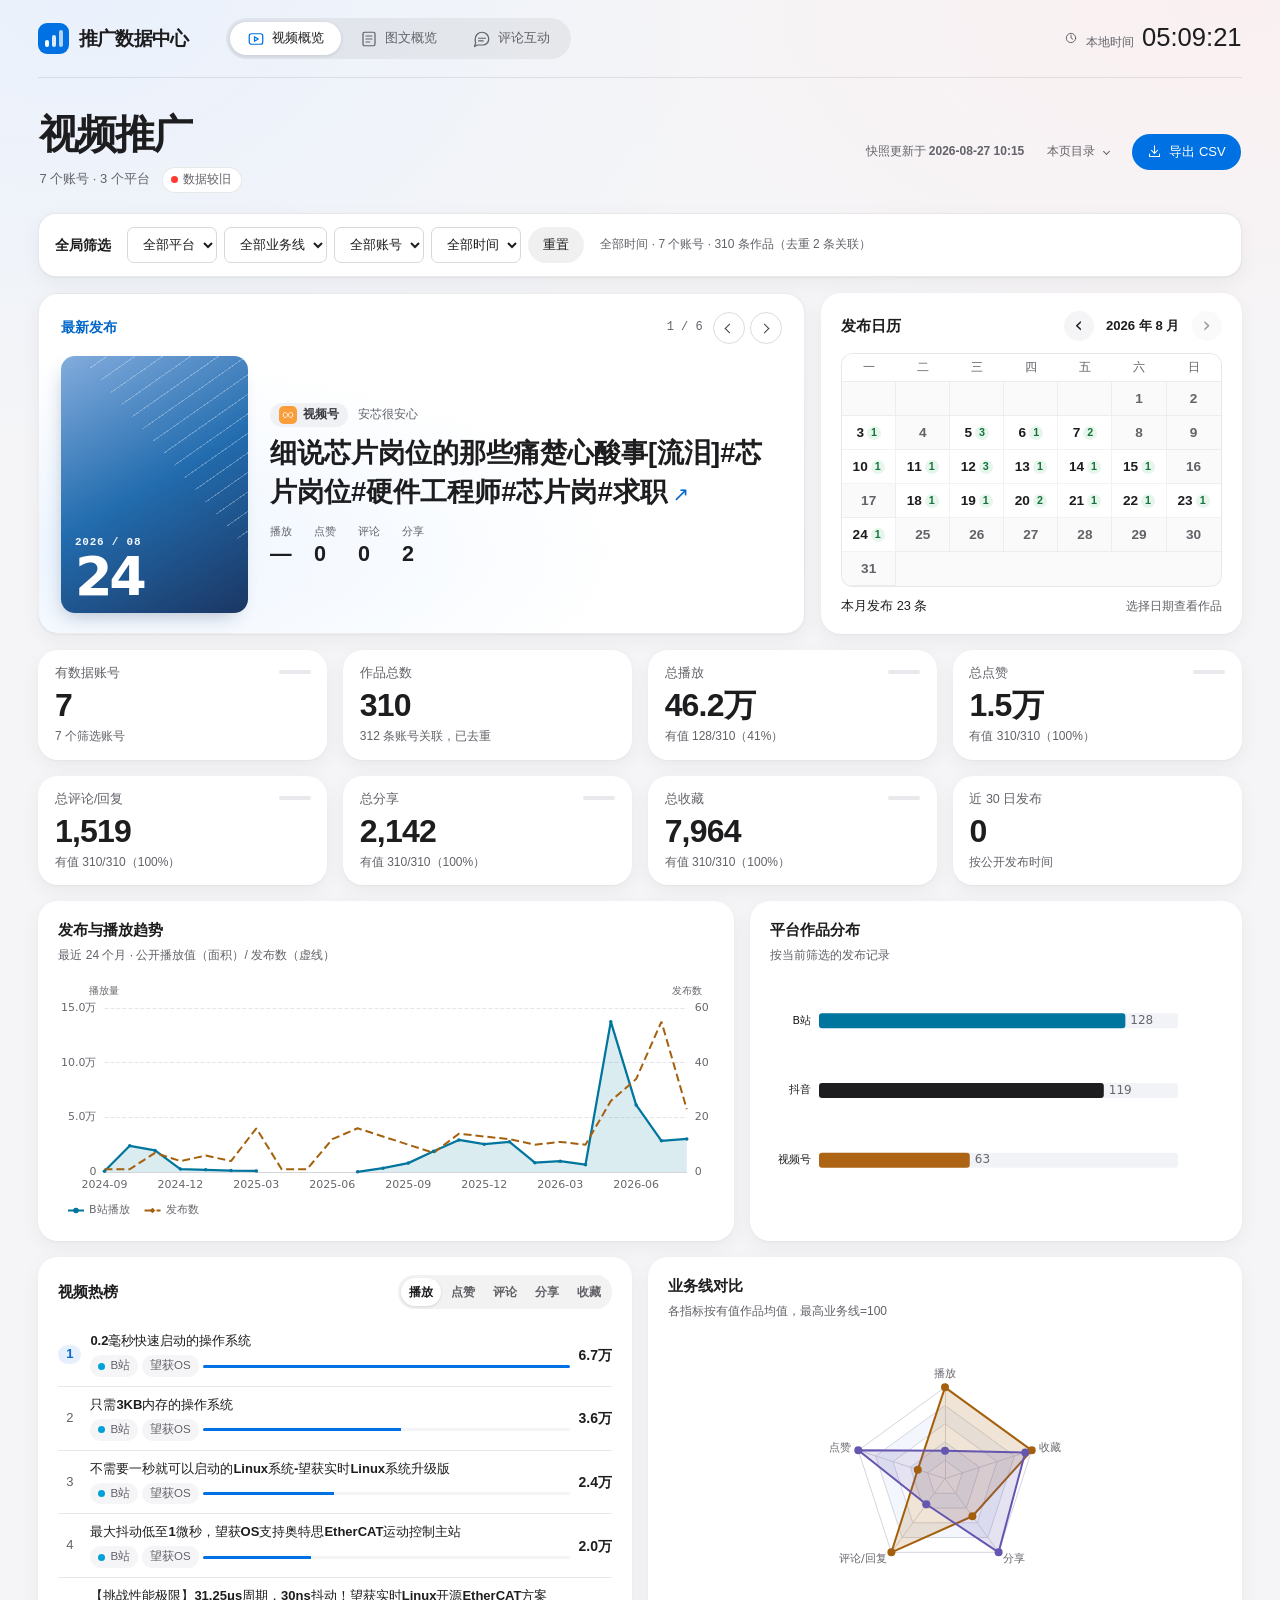
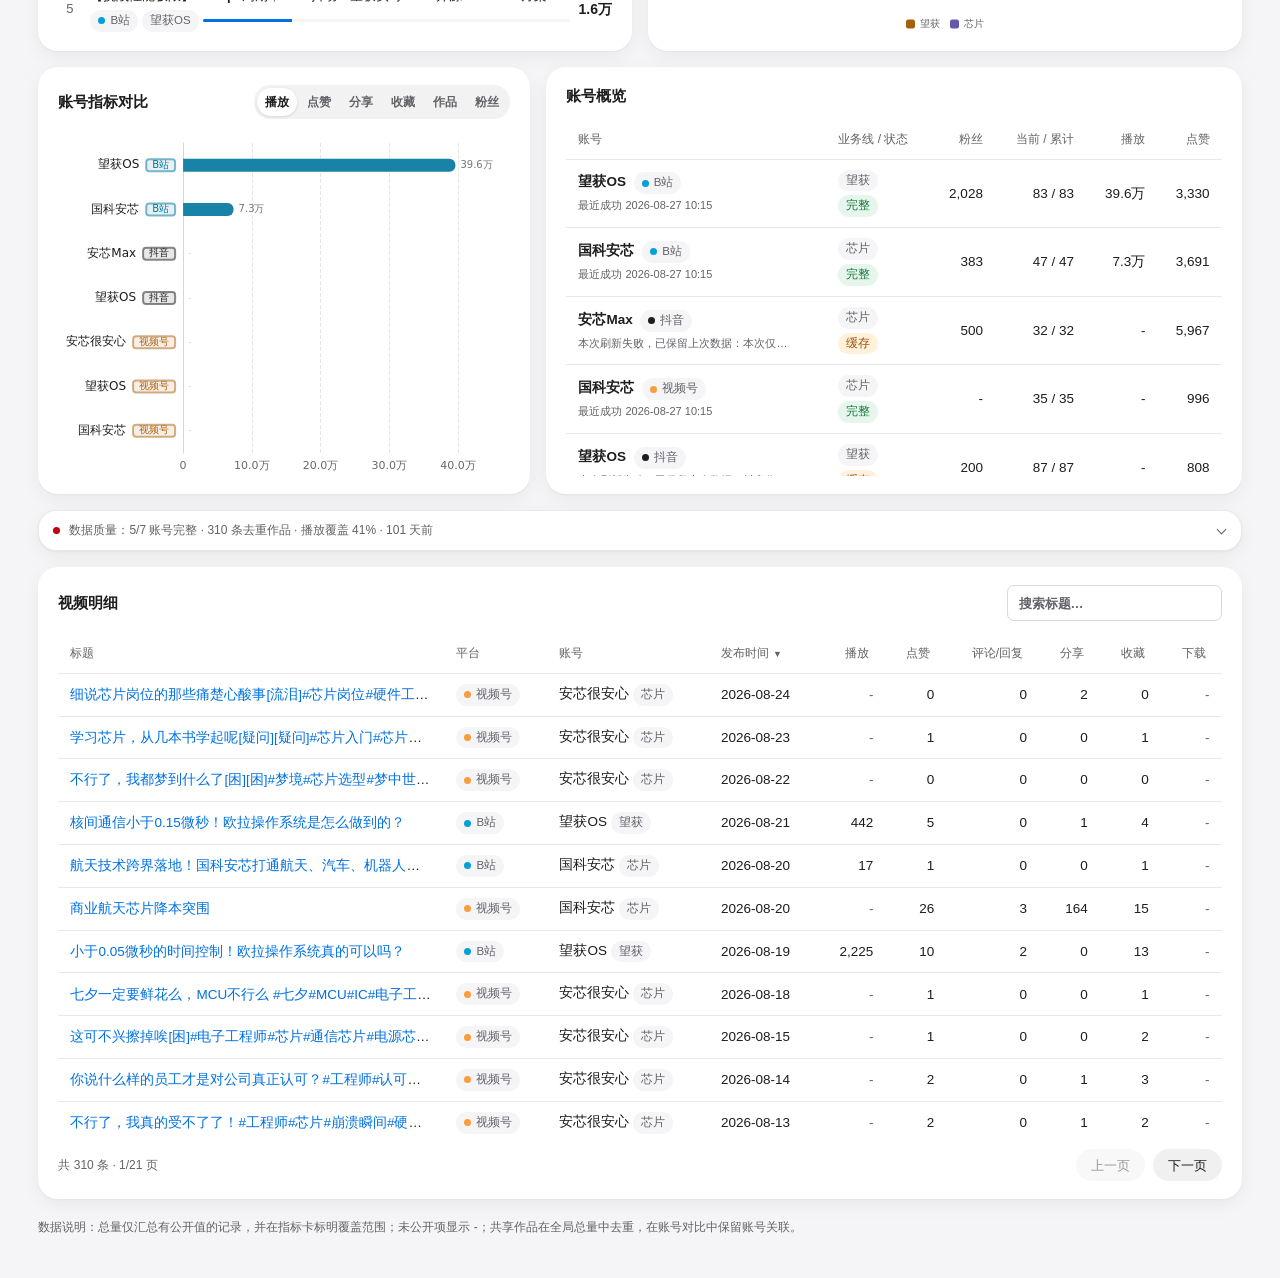
==== commit 1f5ef523: "Adopt Maitian dashboard presentation and protect collection, authorization and mail recovery" ====
--- a/web/index.html
+++ b/web/index.html
@@ -5,115 +5,142 @@
 <meta name="viewport" content="width=device-width, initial-scale=1.0">
 <title>视频推广数据大屏</title>
 <link rel="icon" href="data:,">
-  <link rel="stylesheet" href="css/style.css?v=20260914-1">
-
+<link rel="stylesheet" href="css/maitian.css?v=20261118">
+<link rel="stylesheet" href="css/style.css?v=20261118">
+<link rel="stylesheet" href="css/workspace.css?v=20261118">
+<link rel="stylesheet" href="css/content-spotlight.css?v=20261118">
+<link rel="stylesheet" href="css/publication-calendar.css?v=20261118">
 </head>
 <body>
-<div id="app">
+<a class="skip-link" href="#main-content">跳至主要内容</a>
+<div class="workspace">
+  <header class="workspace-toolbar">
+    <a class="workspace-brand" href="index.html" aria-label="推广数据中心首页">
+      <span class="brand-mark" aria-hidden="true"><i></i><i></i><i></i></span>
+      推广数据中心
+    </a>
+    <nav class="workspace-nav" aria-label="数据看板">
+        <a href="index.html" aria-current="page"><svg viewBox="0 0 24 24" width="18" height="18" fill="none" stroke="currentColor" stroke-width="1.65" stroke-linecap="round" stroke-linejoin="round" aria-hidden="true"><rect x="3" y="5" width="18" height="14" rx="3"/><path d="m10 9 5 3-5 3z"/></svg><span>视频概览</span></a>
+        <a href="articles/index.html"><svg viewBox="0 0 24 24" width="18" height="18" fill="none" stroke="currentColor" stroke-width="1.65" stroke-linecap="round" stroke-linejoin="round" aria-hidden="true"><rect x="4" y="3" width="16" height="18" rx="2"/><path d="M8 8h8M8 12h8M8 16h5"/></svg><span>图文概览</span></a>
+        <a href="comments/index.html"><svg viewBox="0 0 24 24" width="18" height="18" fill="none" stroke="currentColor" stroke-width="1.65" stroke-linecap="round" stroke-linejoin="round" aria-hidden="true"><path d="M21 12a8 8 0 0 1-8 8H6l-4 2 1.6-5.1A8 8 0 0 1 3 12a9 9 0 0 1 18 0Z"/><path d="M7.5 11h9M7.5 14.5h6"/></svg><span>评论互动</span></a>
+    </nav>
 
-  <!-- 顶部标题栏 -->
-  <header class="topbar">
-    <div class="topbar-left">
-      <div class="logo-mark"></div>
-      <h1>视频推广数据大屏</h1>
-      <span class="subtitle" id="subtitle">账号与平台加载中</span>
-    </div>
-    <nav class="dashboard-switch" aria-label="推广数据大屏切换">
-      <a class="active" href="index.html">视频推广数据大屏</a>
-      <a href="articles/index.html">图文推广数据大屏</a>
-      <a href="comments/index.html">评论互动时间线</a>
-    </nav>
-    <div class="topbar-right">
-      <span id="sourceBadge" class="badge">数据加载中</span>
-      <span class="update-time">更新于 <b id="updatedAt">--</b></span>
-      <span class="clock" id="clock">--:--:--</span>
-    </div>
+    <div class="workspace-time"><svg viewBox="0 0 24 24" width="18" height="18" fill="none" stroke="currentColor" stroke-width="1.65" stroke-linecap="round" stroke-linejoin="round" aria-hidden="true"><circle cx="12" cy="12" r="8"/><path d="M12 7v5l3 2"/></svg><span>本地时间</span><time id="clock">--:--:--</time></div>
   </header>
+  <main id="main-content" class="workspace-main">
+    <header class="workspace-heading">
+      <div>
+        <h1>视频推广</h1>
+        <p class="page-context"><span id="subtitle">账号与平台加载中</span><span id="sourceBadge" class="badge">数据加载中</span></p>
+      </div>
+      <div class="heading-actions">
+        <span class="snapshot-time">快照更新于 <b id="updatedAt">--</b></span>
+        <details class="jump-menu">
+          <summary>本页目录</summary>
+          <nav class="workspace-anchors" aria-label="本页目录">
+              <a href="#releaseSection">内容动态</a>
+              <a href="#kpiStrip">核心指标</a>
+              <a href="#trendSection">趋势与分布</a>
+              <a href="#accountsSection">账号对比</a>
+              <a href="#detailSection">内容明细</a>
+          </nav>
+        </details>
+        <button id="exportData" class="export-data" type="button" title="导出当前筛选结果为 CSV"><svg viewBox="0 0 24 24" width="18" height="18" fill="none" stroke="currentColor" stroke-width="1.65" stroke-linecap="round" stroke-linejoin="round" aria-hidden="true"><path d="M12 3v12m-5-5 5 5 5-5M4 16v4h16v-4"/></svg>导出 CSV</button>
+      </div>
+    </header>
+    <section class="control-bar" aria-label="全局筛选">
+      <div class="control-title">全局筛选</div>
+      <div class="filters">
+        <select id="fPlatform" aria-label="平台"><option value="all">全部平台</option></select>
+        <select id="fLine" aria-label="业务线"><option value="all">全部业务线</option></select>
+        <select id="fAccount" aria-label="账号"><option value="all">全部账号</option></select>
+        <select id="fPeriod" aria-label="时间范围">
+          <option value="all">全部时间</option>
+          <option value="30">近 30 天</option>
+          <option value="90">近 90 天</option>
+          <option value="365">近 1 年</option>
+        </select>
+        <button class="reset-filters" id="resetFilters" type="button">重置</button>
+      </div>
+      <div class="filter-summary" id="filterSummary"></div>
+    </section>
 
-  <details class="quality-collapse" id="qualityCollapse">
-    <summary id="healthSummary"><i class="quality-dot"></i><span class="quality-summary-text">数据质量概览</span></summary>
-    <section class="notice" id="dataNotice" hidden></section>
-    <section class="health-strip" id="dataHealth" aria-label="数据质量概览"></section>
-  </details>
+    <section id="releaseSection" class="release-grid" aria-label="内容动态">
+      <fieldset class="release-views">
+        <legend>内容动态视图</legend>
+        <label><input type="radio" name="releaseView" id="showLatest" checked>最新发布</label>
+        <label><input type="radio" name="releaseView" id="showMonth">发布日历</label>
+      </fieldset>
+      <section id="contentSpotlight" aria-label="最新发布"></section>
+      <section id="publicationCalendar" class="card" aria-label="发布日历"></section>
+    </section>
+    <section class="kpi-strip" id="kpiStrip" aria-label="核心指标"></section>
 
-  <section class="control-bar" aria-label="全局筛选">
-    <div class="control-title"><i class="dot dot-cyan"></i>全局筛选<span>作用于全部指标与图表</span></div>
-    <div class="filters">
-      <select id="fPlatform"><option value="all">全部平台</option></select>
-      <select id="fLine"><option value="all">全部业务线</option></select>
-      <select id="fAccount"><option value="all">全部账号</option></select>
-      <select id="fPeriod">
-        <option value="all">全部时间</option>
-        <option value="30">近 30 天</option>
-        <option value="90">近 90 天</option>
-        <option value="365">近 1 年</option>
-      </select>
-      <button class="reset-filters" id="resetFilters" type="button">重置</button>
-      <button class="export-data" id="exportData" type="button" title="导出当前筛选和搜索结果">导出数据</button>
-    </div>
-    <div class="filter-summary" id="filterSummary"></div>
-  </section>
+    <section class="grid-row" id="trendSection">
+      <div class="card chart-trend span-6">
+        <h2 class="card-title"><i class="dot dot-gold"></i>发布与播放趋势<span class="card-note">最近 24 个月 · 公开播放值（面积）/ 发布数（虚线）</span></h2>
+        <div class="chart" id="chartTrend"></div>
+      </div>
+      <div class="card chart-dist span-3">
+        <h2 class="card-title"><i class="dot dot-cyan"></i>平台作品分布<span class="card-note">按当前筛选的发布记录</span></h2>
+        <div class="chart" id="chartDist"></div>
+      </div>
+    </section>
 
-  <!-- KPI 指标条 -->
-  <section class="kpi-strip" id="kpiStrip"></section>
+    <section class="grid-row">
+      <div class="card chart-rank span-3">
+        <h2 class="card-title"><i class="dot dot-pink"></i>视频热榜
+          <span class="tabs" id="topTabs"></span>
+        </h2>
+        <div class="rank-list" id="topList"></div>
+      </div>
+      <div class="card chart-radar span-3">
+        <h2 class="card-title"><i class="dot dot-violet"></i>业务线对比<span class="card-note">各指标按有值作品均值，最高业务线=100</span></h2>
+        <div class="chart" id="chartRadar"></div>
+      </div>
+    </section>
 
-  <!-- 图表区第一行 -->
-  <section class="grid-row">
-    <div class="card span-3">
-      <div class="card-title"><i class="dot dot-cyan"></i>平台作品分布<span class="card-note">按当前筛选的发布记录</span></div>
-      <div class="chart" id="chartDist"></div>
-    </div>
-    <div class="card span-6">
-      <div class="card-title"><i class="dot dot-gold"></i>发布与播放趋势<span class="card-note">最近 24 个月 · 公开播放值（面积）/ 发布数（虚线）</span></div>
-      <div class="chart" id="chartTrend"></div>
-    </div>
-    <div class="card span-3">
-      <div class="card-title"><i class="dot dot-pink"></i>视频热榜
-        <span class="tabs" id="topTabs"></span>
+    <section class="grid-row" id="accountsSection">
+      <div class="card chart-accounts span-6">
+        <h2 class="card-title"><i class="dot dot-green"></i>账号指标对比
+          <span class="tabs" id="acctTabs"></span>
+        </h2>
+        <div class="chart" id="chartAcct"></div>
       </div>
-      <div class="rank-list" id="topList"></div>
-    </div>
-  </section>
+      <div class="card chart-coverage span-3">
+        <h2 class="card-title"><i class="dot dot-cyan"></i>账号概览</h2>
+        <div class="acct-table-wrap">
+          <table class="acct-table" id="acctTable"></table>
+        </div>
+      </div>
+    </section>
 
-  <!-- 图表区第二行 -->
-  <section class="grid-row compare-row">
-    <div class="card span-3">
-      <div class="card-title"><i class="dot dot-violet"></i>业务线对比<span class="card-note">各指标按有值作品均值，最高业务线=100</span></div>
-      <div class="chart" id="chartRadar"></div>
-    </div>
-    <div class="card span-6">
-      <div class="card-title"><i class="dot dot-green"></i>账号指标对比
-        <span class="tabs" id="acctTabs"></span>
+    <details class="quality-collapse" id="qualityCollapse">
+      <summary id="healthSummary"><i class="quality-dot"></i><span class="quality-summary-text">数据质量概览</span></summary>
+      <section class="notice" id="dataNotice" hidden></section>
+      <section class="health-strip" id="dataHealth" aria-label="数据质量概览"></section>
+    </details>
+
+    <section class="card detail-card" id="detailSection">
+      <h2 class="card-title"><i class="dot dot-gold"></i>视频明细
+        <span class="detail-search">
+          <input type="search" id="fSearch" aria-label="搜索内容" placeholder="搜索标题…">
+        </span>
+      </h2>
+      <div class="table-wrap">
+        <table class="detail-table" id="detailTable"></table>
       </div>
-      <div class="chart" id="chartAcct"></div>
-    </div>
-    <div class="card span-3">
-      <div class="card-title"><i class="dot dot-cyan"></i>账号概览</div>
-      <div class="acct-table-wrap">
-        <table class="acct-table" id="acctTable"></table>
-      </div>
-    </div>
-  </section>
+      <div class="pager" id="pager"></div>
+    </section>
 
-  <!-- 明细表 -->
-  <section class="card detail-card">
-    <div class="card-title"><i class="dot dot-gold"></i>视频明细
-      <span class="detail-search">
-        <input type="search" id="fSearch" placeholder="搜索标题…">
-      </span>
-    </div>
-    <div class="table-wrap">
-      <table class="detail-table" id="detailTable"></table>
-    </div>
-    <div class="pager" id="pager"></div>
-  </section>
-
-  <footer class="foot">
-    数据说明：总量仅汇总有公开值的记录，并在指标卡标明覆盖范围；未公开项显示 -；共享作品在全局总量中去重，在账号对比中保留账号关联。
-  </footer>
-
+    <footer class="foot">
+      数据说明：总量仅汇总有公开值的记录，并在指标卡标明覆盖范围；未公开项显示 -；共享作品在全局总量中去重，在账号对比中保留账号关联。
+    </footer>
+  </main>
 </div>
 <script src="lib/echarts.min.js"></script>
-  <script src="js/app.js?v=20260914-1"></script>
+<script src="js/content-spotlight.js?v=20261118"></script>
+<script src="js/publication-calendar.js?v=20261118"></script>
+<script src="js/app.js?v=20261118"></script>
 </body>
 </html>
--- a/web/css/maitian.css
+++ b/web/css/maitian.css
@@ -0,0 +1,12 @@
+/* Adapted from mdldm-maitian/src/web/mt.css (MIT). See ../lib/maitian/LICENSE. */
+:root {
+  --mt-bg: #f5f5f7;
+  --mt-card: #fff;
+  --mt-ink: #1d1d1f;
+  --mt-muted: #626269;
+  --mt-blue: #0071e3;
+  --mt-line: rgba(0, 0, 0, .09);
+  --mt-radius: 20px;
+  --mt-shadow: 0 1px 2px rgba(0, 0, 0, .04), 0 6px 20px rgba(0, 0, 0, .05);
+  --mt-font: -apple-system, BlinkMacSystemFont, "SF Pro Text", "PingFang SC", "Noto Sans CJK SC", "Microsoft YaHei", sans-serif;
+}
--- a/web/css/style.css
+++ b/web/css/style.css
@@ -1,472 +1,372 @@
-/* ===== 视频推广数据大屏 · 暗色主题 ===== */
+/* Dashboard components adapted from Maitian v7 (MIT). */
 :root {
-  --bg: #070c18;
-  --panel: #0e1628;
-  --panel-2: #111c33;
-  --border: #1d2b4a;
-  --border-bright: #2c4170;
-  --text: #dce6f8;
-  --muted: #8296bd;
-  --cyan: #38d9f5;
-  --gold: #f5c34d;
-  --pink: #ff5d7e;
-  --violet: #a78bfa;
-  --green: #34d399;
-  --red: #f87171;
-  --douyin: #ff4d6d;
-  --bilibili: #38bdf8;
-  --wechat: #34d399;
-  --line-wanghuo: #f5c34d;
-  --line-chip: #a78bfa;
-}
-
-* { margin: 0; padding: 0; box-sizing: border-box; }
-
-html, body {
+  color-scheme: light;
+  --bg: var(--mt-bg, #f5f5f7);
+  --panel: var(--mt-card, #fff);
+  --panel-2: var(--bg);
+  --border: var(--mt-line, rgba(0, 0, 0, .07));
+  --border-bright: rgba(0, 0, 0, .20);
+  --text: var(--mt-ink, #1d1d1f);
+  --muted: var(--mt-muted, #6e6e73);
+  --cyan: var(--mt-blue, #0071e3);
+  --green: #18753b;
+  --gold: #995000;
+  --red: #bd0013;
+  --radius: var(--mt-radius, 20px);
+  --component-gap: 16px;
+  --panel-shadow: var(--mt-shadow, 0 1px 2px rgba(0, 0, 0, .04), 0 6px 20px rgba(0, 0, 0, .05));
+}
+
+*, *::before, *::after { box-sizing: border-box; }
+body {
+  margin: 0;
   background: var(--bg);
   color: var(--text);
-  font-family: "PingFang SC", "Microsoft YaHei", "Helvetica Neue", Arial, sans-serif;
-  font-size: 14px;
-  letter-spacing: 0;
-}
-
-body {
-  background-image:
-    radial-gradient(1200px 500px at 20% -10%, rgba(56, 217, 245, 0.07), transparent 60%),
-    radial-gradient(1000px 480px at 85% -10%, rgba(167, 139, 250, 0.06), transparent 60%);
-}
-
-#app {
-  max-width: 2048px;
-  margin: 0 auto;
-  padding: 14px 18px 10px;
-  display: flex;
-  flex-direction: column;
-  gap: 12px;
-  min-height: 100vh;
-}
-
-/* ===== 顶栏 ===== */
-.topbar {
-  display: flex;
-  align-items: center;
-  justify-content: space-between;
-  gap: 16px;
-  padding: 10px 18px;
-  background: linear-gradient(90deg, rgba(56,217,245,0.08), rgba(14,22,40,0.9) 40%, rgba(167,139,250,0.08));
-  border: 1px solid var(--border);
-  border-radius: 8px;
-}
-.topbar-left { display: flex; align-items: center; gap: 12px; min-width: 0; }
-.logo-mark {
-  width: 30px; height: 30px; flex: none;
-  border-radius: 7px;
-  background: conic-gradient(from 210deg, var(--cyan), var(--violet), var(--gold), var(--cyan));
-  box-shadow: 0 0 14px rgba(56, 217, 245, 0.45);
-}
-.topbar h1 {
-  font-size: 21px;
-  font-weight: 700;
+  font: 14px/1.45 -apple-system, BlinkMacSystemFont, "SF Pro Text", "PingFang SC", "Helvetica Neue", "Microsoft YaHei", sans-serif;
+  font-variant-numeric: tabular-nums;
+  -webkit-font-smoothing: antialiased;
+}
+button, input, select { font: inherit; color: inherit; }
+button, select, summary { cursor: pointer; }
+button:disabled { cursor: default; }
+:where(button, select, input, a, summary, [tabindex]):focus-visible {
+  outline: 3px solid var(--cyan);
+  outline-offset: 3px;
+}
+[hidden] { display: none !important; }
+
+.badge, .status-pill, .tag {
+  display: inline-flex;
+  align-items: center;
+  gap: 5px;
+  max-width: 100%;
+  padding: 2px 8px;
+  border-radius: 999px;
+  background: var(--bg);
+  color: var(--muted);
+  font-size: 11.5px;
+  font-weight: 500;
+  line-height: 1.55;
   white-space: nowrap;
-  background: linear-gradient(90deg, #eaf4ff, #9fd8ff);
-  -webkit-background-clip: text;
-  background-clip: text;
-  color: transparent;
-}
-.subtitle { color: var(--muted); font-size: 12px; white-space: nowrap; overflow: hidden; text-overflow: ellipsis; }
-.topbar-right { display: flex; align-items: center; gap: 14px; flex: none; font-size: 12px; color: var(--muted); }
-.dashboard-switch {
-  display: inline-flex;
-  align-items: center;
-  gap: 3px;
-  padding: 3px;
-  border: 1px solid var(--border);
-  border-radius: 8px;
-  background: rgba(7, 12, 24, 0.72);
-  flex: none;
-}
-.dashboard-switch a {
-  color: var(--muted);
-  text-decoration: none;
-  font-size: 12px;
-  line-height: 1;
-  padding: 7px 10px;
-  border-radius: 5px;
-  white-space: nowrap;
-  transition: color .18s ease, background .18s ease;
-}
-.dashboard-switch a:hover { color: var(--text); background: rgba(56, 217, 245, .07); }
-.dashboard-switch a.active {
-  color: var(--cyan);
-  background: rgba(56, 217, 245, .13);
-  box-shadow: inset 0 0 0 1px rgba(56, 217, 245, .22);
+  vertical-align: middle;
 }
 .badge {
-  padding: 3px 10px;
-  border-radius: 999px;
-  font-size: 12px;
-  color: #06121f;
-  background: var(--cyan);
-  font-weight: 600;
-}
-.badge.mock { background: var(--gold); }
-.badge.partial { background: var(--gold); }
-.badge.stale { color: #fff; background: var(--red); }
-.update-time b { color: var(--text); font-weight: 600; }
-.clock { font-variant-numeric: tabular-nums; color: var(--cyan); font-size: 13px; }
-
-/* ===== 数据质量与全局筛选 ===== */
-.health-strip {
-  display: grid;
-  grid-template-columns: repeat(4, minmax(0, 1fr));
-  gap: 8px;
-}
-.health-item {
-  display: flex;
-  align-items: center;
-  gap: 8px;
-  min-width: 0;
-  padding: 7px 10px;
-  border: 1px solid var(--border);
-  border-radius: 7px;
-  background: rgba(14, 22, 40, .72);
-  color: var(--muted);
-  font-size: 11px;
-}
-.health-item::before {
+  padding: 4px 11px 4px 9px;
+  background: var(--panel);
+  box-shadow: inset 0 0 0 1px var(--border);
+}
+.badge::before, .tag[class*="tag-"]:not(.tag-line)::before {
   content: "";
   width: 7px;
   height: 7px;
   flex: none;
   border-radius: 50%;
+  background: var(--brand-color, #30b859);
+}
+.badge.mock::before, .badge.partial::before { background: #ff9f0a; }
+.badge.stale::before { background: #ff3b30; }
+.status-partial, .status-stale { background: #fff1dc; color: var(--gold); }
+.status-error { background: #fde8ea; color: var(--red); }
+.status-ok { color: var(--green); background: #e7f6ec; }
+.status-err { color: var(--red); }
+.status-warn { color: var(--gold); }
+.tag-douyin { --brand-color: #1d1d1f; }
+.tag-bilibili { --brand-color: #00a1d6; }
+.tag-wechat_channels { --brand-color: #fa9d3b; }
+.quality-collapse {
+  min-width: 0;
+  border: 1px solid var(--border);
+  border-radius: 18px;
+  background: var(--panel);
+  box-shadow: var(--panel-shadow);
+}
+.quality-collapse > summary {
+  display: flex;
+  align-items: center;
+  gap: 9px;
+  padding: 10px 14px;
+  list-style: none;
+  color: var(--muted);
+  font-size: 12px;
+  line-height: 1.6;
+}
+.quality-collapse > summary::-webkit-details-marker { display: none; }
+.quality-collapse > summary::after {
+  content: "";
+  flex: none;
+  margin: 0 2px 3px auto;
+  width: 7px;
+  height: 7px;
+  border: solid var(--muted);
+  border-width: 0 1.5px 1.5px 0;
+  transform: rotate(45deg);
+}
+.quality-collapse[open] > summary::after { transform: rotate(225deg); margin-bottom: -3px; }
+.quality-dot, .health-item::before {
+  content: "";
+  width: 7px;
+  height: 7px;
+  border-radius: 50%;
   background: var(--green);
-  box-shadow: 0 0 7px rgba(52, 211, 153, .55);
-}
-.health-item.warn::before { background: var(--gold); box-shadow: 0 0 7px rgba(245, 195, 77, .55); }
-.health-item.error::before { background: var(--red); box-shadow: 0 0 7px rgba(248, 113, 113, .55); }
-.health-item strong { color: var(--text); font-size: 12px; font-weight: 650; white-space: nowrap; }
-.health-item span { overflow: hidden; text-overflow: ellipsis; white-space: nowrap; }
-
-/* 数据质量折叠摘要：默认收起，仅显示一行状态 */
-.quality-collapse { margin-bottom: 10px; }
-.quality-collapse > summary {
-  cursor: pointer; list-style: none; user-select: none;
-  display: flex; align-items: center; gap: 8px; flex-wrap: wrap;
-  padding: 8px 12px;
-  border: 1px solid var(--border); border-radius: 7px;
-  background: rgba(14, 22, 40, .72);
-  color: var(--muted); font-size: 12px;
-}
-.quality-collapse > summary::-webkit-details-marker { display: none; }
-.quality-collapse > summary::before {
-  content: "▸"; flex: none; width: 12px; color: var(--cyan);
-  transition: transform .15s ease;
-}
-.quality-collapse[open] > summary::before { transform: rotate(90deg); }
-.quality-collapse > summary .quality-dot {
-  flex: none; width: 7px; height: 7px; border-radius: 50%;
-  background: var(--green); box-shadow: 0 0 7px rgba(52, 211, 153, .55);
-}
-.quality-collapse > summary.warn .quality-dot { background: var(--gold); box-shadow: 0 0 7px rgba(245, 195, 77, .55); }
-.quality-collapse > summary.error .quality-dot { background: var(--red); box-shadow: 0 0 7px rgba(248, 113, 113, .55); }
-.quality-collapse > summary .quality-summary-text { overflow: hidden; text-overflow: ellipsis; white-space: nowrap; }
-.quality-collapse > .notice, .quality-collapse > .health-strip { margin-top: 8px; }
+  flex: none;
+}
+.warn .quality-dot, .health-item.warn::before { background: #ff9f0a; }
+.error .quality-dot, .health-item.error::before { background: var(--red); }
+.health-strip {
+  display: grid;
+  grid-template-columns: repeat(auto-fit, minmax(min(100%, 185px), 1fr));
+  gap: 8px;
+  padding: 12px;
+}
+.health-item {
+  display: grid;
+  align-items: center;
+  grid-template-columns: auto 1fr;
+  gap: 2px 7px;
+  padding: 9px 12px;
+  border-radius: 6px;
+  background: var(--panel-2);
+  font-size: 12px;
+}
+.health-item span { grid-column: 2; color: var(--muted); overflow-wrap: anywhere; }
+.notice {
+  margin: 4px 12px 0;
+  padding: 12px 14px;
+  border-left: 3px solid #ff9f0a;
+  background: #fff1dc;
+  color: #713b06;
+  font-size: 13px;
+}
+.notice-summary { display: flex; flex-wrap: wrap; gap: 3px 12px; }
+.notice summary { margin-top: 5px; }
+.notice ul { margin: 8px 0 0; padding-left: 20px; }
 
 .control-bar {
-  display: grid;
-  grid-template-columns: auto minmax(0, 1fr) auto;
-  align-items: center;
-  gap: 12px;
-  min-height: 46px;
-  padding: 7px 12px;
+  display: flex;
+  align-items: center;
+  flex-wrap: wrap;
+  gap: 9px 16px;
+  min-width: 0;
+  padding: 13px 16px;
   border: 1px solid var(--border);
-  border-radius: 8px;
-  background: linear-gradient(90deg, rgba(56, 217, 245, .055), rgba(14, 22, 40, .82));
-}
-.control-title { display: flex; align-items: center; gap: 7px; font-size: 12px; font-weight: 650; white-space: nowrap; }
-.control-title span { color: var(--muted); font-size: 10px; font-weight: 400; }
-.filter-summary { color: var(--muted); font-size: 11px; white-space: nowrap; }
-.filters { display: inline-flex; gap: 7px; flex-wrap: wrap; }
-.filters select, .filters input, .detail-search input {
-  background: var(--bg);
-  border: 1px solid var(--border);
+  border-radius: 18px;
+  background: var(--panel);
+  box-shadow: var(--panel-shadow);
+}
+.control-title { display: inline-flex; gap: 7px; align-items: center; font-weight: 650; }
+.control-title span, .filter-summary, .card-note, .foot { color: var(--muted); font-size: 12px; font-weight: 400; }
+.filters { display: flex; align-items: center; flex-wrap: wrap; gap: 7px; min-width: 0; }
+.filters select, .filters input, .detail-search input, .reset-filters, .export-data, .pager button {
+  min-width: 0;
+  max-width: 100%;
+  min-height: 36px;
+  padding: 6px 11px;
+  border: 1px solid #d8d8dd;
+  border-radius: 7px;
+  background: var(--panel);
   color: var(--text);
-  font-size: 12px;
-  padding: 5px 8px;
-  border-radius: 6px;
-  outline: none;
-}
-.filters select:focus, .filters input:focus, .detail-search input:focus { border-color: var(--cyan); }
-.reset-filters {
-  border: 1px solid var(--border-bright);
-  border-radius: 6px;
-  background: transparent;
-  color: var(--muted);
-  padding: 5px 10px;
-  font-size: 11px;
-  cursor: pointer;
-}
-.reset-filters:hover { color: var(--cyan); border-color: var(--cyan); }
-.export-data {
-  border: 1px solid rgba(52, 211, 153, .55);
-  border-radius: 6px;
-  background: rgba(52, 211, 153, .09);
-  color: #8af0c5;
-  padding: 5px 11px;
-  font-size: 11px;
-  cursor: pointer;
-  white-space: nowrap;
-}
-.export-data:hover { border-color: var(--green); background: rgba(52, 211, 153, .16); color: #b8f7db; }
-.export-data:disabled { cursor: default; opacity: .72; }
-
-/* ===== KPI 条 ===== */
+  font-size: 13px;
+  line-height: 1.35;
+}
+.filters select { padding-inline-end: 5px; }
+.filters select:hover, .filters input:hover, .detail-search input:hover { border-color: #a1a1a6; }
+.reset-filters, .export-data, .pager button {
+  border: 0;
+  border-radius: 999px;
+  padding-inline: 15px;
+  background: rgba(0, 0, 0, .06);
+  font-weight: 500;
+}
+.reset-filters:hover, .pager button:not(:disabled):hover { background: rgba(0, 0, 0, .10); }
+.export-data { background: var(--cyan); color: #fff; white-space: nowrap; }
+.export-data:not(:disabled):hover { background: #0062c4; }
+button:disabled { opacity: .45; }
+.filters input::placeholder, .detail-search input::placeholder { color: var(--muted); }
+.filter-summary { overflow-wrap: anywhere; }
+
 .kpi-strip {
   display: grid;
-  grid-template-columns: repeat(8, 1fr);
-  gap: 10px;
+  grid-template-columns: repeat(4, minmax(0, 1fr));
+  gap: var(--component-gap);
 }
 .kpi {
-  background: linear-gradient(160deg, var(--panel-2), var(--panel));
-  border: 1px solid var(--border);
-  border-radius: 8px;
-  padding: 10px 14px 9px;
+  --metric-track: #e9e9ed;
+  --metric-fill: var(--cyan);
+  display: grid;
+  grid-template-rows: auto 1fr auto;
+  gap: 3px;
+  min-width: 0;
+  min-height: 108px;
   position: relative;
-  overflow: hidden;
-}
-.kpi::before {
-  content: "";
-  position: absolute; left: 0; top: 0; bottom: 0;
-  width: 3px;
-  background: var(--accent, var(--cyan));
-  opacity: 0.9;
-}
-.kpi-label { font-size: 12px; color: var(--muted); }
+  padding: 14px clamp(12px, 1.3vw, 22px);
+  border-radius: var(--radius);
+  box-shadow: var(--panel-shadow);
+  background: var(--panel);
+}
+.kpi-label { color: var(--muted); font-size: 12.5px; }
 .kpi-value {
-  font-size: 24px;
-  font-weight: 700;
-  margin-top: 3px;
+  align-self: center;
+  margin: 2px 0;
+  color: var(--text);
+  font-family: -apple-system, BlinkMacSystemFont, "SF Pro Display", "PingFang SC", "Helvetica Neue", sans-serif;
+  font-size: clamp(28px, 2.5vw, 36px);
+  font-weight: 600;
   font-variant-numeric: tabular-nums;
-  color: var(--accent, var(--text));
-  line-height: 1.15;
-}
-.kpi-sub { font-size: 11px; color: var(--muted); margin-top: 2px; }
-
-/* ===== 卡片网格 ===== */
-.grid-row {
-  display: grid;
-  grid-template-columns: repeat(12, 1fr);
-  gap: 12px;
-}
+  letter-spacing: -.025em;
+  line-height: 1.13;
+  overflow-wrap: anywhere;
+}
+.kpi-sub { color: var(--muted); font-size: 12px; line-height: 1.45; }
+.kpi-coverage {
+  position: absolute;
+  inset: 20px clamp(12px, 1.3vw, 22px) auto auto;
+  width: 32px;
+  height: 4px;
+  padding: 0;
+  border: 0;
+  border-radius: 9px;
+  appearance: none;
+  background: var(--metric-track);
+}
+.kpi-coverage::-webkit-meter-bar { height: 4px; background: var(--metric-track); border: 0; border-radius: 9px; }
+.kpi-coverage::-webkit-meter-optimum-value { background: var(--metric-fill); border-radius: 9px; }
+.kpi-coverage::-moz-meter-bar { background: var(--metric-fill); border-radius: 9px; }
+
+.grid-row { display: grid; grid-template-columns: repeat(12, minmax(0, 1fr)); gap: var(--component-gap); }
+.span-3 { grid-column: span 3; }
+.span-6 { grid-column: span 6; }
 .card {
-  background: linear-gradient(170deg, var(--panel-2), var(--panel));
-  border: 1px solid var(--border);
-  border-radius: 8px;
-  padding: 10px 12px;
+  min-width: 0;
   display: flex;
   flex-direction: column;
-  min-height: 300px;
-}
-.compare-row .card { height: 440px; min-height: 440px; overflow: hidden; }
-.span-3 { grid-column: span 3; }
-.span-6 { grid-column: span 6; }
+  border-radius: var(--radius);
+  box-shadow: var(--panel-shadow);
+  background: var(--panel);
+  padding: 18px 20px;
+}
 .card-title {
   display: flex;
   align-items: center;
-  gap: 8px;
-  font-size: 14px;
+  flex-wrap: wrap;
+  gap: 6px 8px;
+  margin: 0 0 14px;
+  color: var(--text);
+  font-size: 15px;
   font-weight: 600;
-  margin-bottom: 8px;
-  flex-wrap: wrap;
-}
-.card-note { font-size: 11px; color: var(--muted); font-weight: 400; }
-.dot { width: 8px; height: 8px; border-radius: 2px; flex: none; }
-.dot-cyan { background: var(--cyan); box-shadow: 0 0 8px var(--cyan); }
-.dot-gold { background: var(--gold); box-shadow: 0 0 8px var(--gold); }
-.dot-pink { background: var(--pink); box-shadow: 0 0 8px var(--pink); }
-.dot-violet { background: var(--violet); box-shadow: 0 0 8px var(--violet); }
-.dot-green { background: var(--green); box-shadow: 0 0 8px var(--green); }
-.chart { flex: 1; min-height: 240px; }
-
-/* ===== 页签 ===== */
-.tabs { display: inline-flex; gap: 4px; margin-left: auto; }
+  line-height: 1.45;
+}
+.card-title > .dot, .control-title > .dot { display: none; }
+.card-title > .card-note { flex: 0 0 100%; }
+.card-title:has(.tabs) { justify-content: space-between; }
+.chart { width: 100%; height: 245px; min-width: 0; flex: 1 0 245px; }
+#chartAcct { min-height: 320px; }
+.chart-trend, .chart-coverage { grid-column: span 7; }
+.chart-dist, .chart-accounts { grid-column: span 5; }
+.chart-rank, .chart-radar { grid-column: span 6; }
+
+.tabs { display: inline-flex; flex-wrap: wrap; gap: 2px; padding: 3px; border-radius: 16px; background: rgba(0, 0, 0, .05); }
 .tabs button {
+  display: inline-flex;
+  align-items: center;
+  justify-content: center;
+  min-height: 28px;
+  padding: 3px 8px;
+  border: 0;
+  border-radius: 999px;
   background: transparent;
-  border: 1px solid var(--border);
-  color: var(--muted);
-  font-size: 11px;
-  padding: 2px 9px;
-  border-radius: 999px;
-  cursor: pointer;
-}
-.tabs button:hover { border-color: var(--border-bright); color: var(--text); }
-.tabs button.active {
-  background: rgba(56, 217, 245, 0.14);
-  border-color: var(--cyan);
-  color: var(--cyan);
-}
-
-/* ===== 热榜 ===== */
-.rank-list { flex: 1; overflow-y: auto; display: flex; flex-direction: column; gap: 7px; padding-right: 2px; }
-.rank-item { display: grid; grid-template-columns: 22px 1fr auto; gap: 8px; align-items: center; }
+  color: var(--muted);
+  font-size: 12px;
+}
+.tabs button:hover { background: var(--panel-2); color: var(--text); }
+.tabs button.active { background: #fff; color: var(--text); font-weight: 600; box-shadow: 0 1px 3px rgba(0, 0, 0, .12); }
+.rank-list {
+  display: grid;
+  align-content: start;
+  max-height: 310px;
+  overflow-y: auto;
+  scrollbar-width: thin;
+  scrollbar-color: var(--border-bright) transparent;
+}
+.rank-item { display: grid; align-items: center; grid-template-columns: 23px minmax(0, 1fr) auto; gap: 9px; padding: 9px 0; }
+.rank-item + .rank-item { border-top: 1px solid var(--border); }
 .rank-no {
-  width: 20px; height: 20px;
-  display: grid; place-items: center;
-  font-size: 11px; font-weight: 700;
-  border-radius: 4px;
-  background: var(--panel-2);
-  color: var(--muted);
-  border: 1px solid var(--border);
-}
-.rank-item:nth-child(1) .rank-no { background: rgba(245, 195, 77, 0.18); color: var(--gold); border-color: var(--gold); }
-.rank-item:nth-child(2) .rank-no { background: rgba(56, 217, 245, 0.14); color: var(--cyan); border-color: var(--cyan); }
-.rank-item:nth-child(3) .rank-no { background: rgba(167, 139, 250, 0.16); color: var(--violet); border-color: var(--violet); }
+  color: var(--muted);
+  font-variant-numeric: tabular-nums;
+  font-size: 13px;
+  text-align: center;
+}
+.rank-item:first-child .rank-no { background: #e6f0fc; color: #0a66d1; border-radius: 999px; font-weight: 650; }
 .rank-main { min-width: 0; }
-.rank-title {
+.rank-title, .coverage-note, .cell-title { overflow: hidden; text-overflow: ellipsis; white-space: nowrap; }
+.rank-title { font-size: 13px; font-weight: 550; }
+.rank-meta { display: flex; align-items: center; flex-wrap: wrap; gap: 4px; margin-top: 4px; }
+.rank-bar { flex: 1; min-width: 14px; height: 3px; overflow: hidden; background: var(--panel-2); border-radius: 2px; }
+.rank-bar i { display: block; height: 100%; background: var(--cyan); }
+.rank-val { color: var(--text); font-weight: 650; font-variant-numeric: tabular-nums; }
+.rank-title a { color: inherit; text-decoration: none; }
+.acct-profile-link, .cell-title a { color: var(--cyan); text-decoration: none; }
+.rank-title a:hover, .acct-profile-link:hover, .cell-title a:hover { color: var(--cyan); text-decoration: underline; }
+
+.acct-table-wrap, .table-wrap {
+  max-width: 100%;
+  min-height: 0;
+  overflow: auto;
+  scrollbar-width: thin;
+  scrollbar-color: var(--border-bright) transparent;
+}
+.acct-table-wrap { max-height: 355px; }
+.table-wrap { max-height: 500px; }
+.acct-table, .detail-table { width: 100%; border-collapse: separate; border-spacing: 0; font-size: 13.5px; }
+.acct-table :is(th, td), .detail-table :is(th, td) {
+  padding: 10px 12px;
+  border-bottom: 1px solid var(--border);
+  text-align: left;
+  white-space: nowrap;
+}
+.acct-table th, .detail-table th {
+  position: sticky;
+  top: 0;
+  z-index: 1;
+  background: var(--panel);
+  color: var(--muted);
   font-size: 12px;
-  white-space: nowrap; overflow: hidden; text-overflow: ellipsis;
-}
-.rank-title a { color: var(--text); text-decoration: none; }
-.rank-title a:hover { color: var(--cyan); }
-.rank-meta { display: flex; gap: 6px; margin-top: 3px; align-items: center; }
-.rank-bar { height: 4px; border-radius: 2px; background: var(--border); flex: 1; overflow: hidden; }
-.rank-bar i { display: block; height: 100%; border-radius: 2px; background: linear-gradient(90deg, var(--cyan), var(--violet)); }
-.rank-val { font-size: 12px; font-weight: 700; color: var(--cyan); font-variant-numeric: tabular-nums; }
-
-/* ===== 标签 ===== */
-.tag {
-  display: inline-block;
-  font-size: 10px;
-  padding: 1px 6px;
-  border-radius: 3px;
-  line-height: 1.5;
-  border: 1px solid;
-  white-space: nowrap;
-}
-.tag-douyin { color: var(--douyin); border-color: rgba(255, 77, 109, 0.5); background: rgba(255, 77, 109, 0.1); }
-.tag-bilibili { color: var(--bilibili); border-color: rgba(56, 189, 248, 0.5); background: rgba(56, 189, 248, 0.1); }
-.tag-wechat_channels { color: var(--wechat); border-color: rgba(52, 211, 153, 0.5); background: rgba(52, 211, 153, 0.1); }
-.tag-line { color: var(--muted); border-color: var(--border); background: transparent; }
-
-/* ===== 账号概览表 ===== */
-.acct-table-wrap { flex: 1; min-height: 0; overflow: auto; }
-.acct-table { width: 100%; border-collapse: collapse; font-size: 12px; }
-.acct-table th, .acct-table td { padding: 7px 6px; text-align: left; border-bottom: 1px solid var(--border); white-space: nowrap; }
-.acct-table th { color: var(--muted); font-weight: 500; font-size: 11px; position: sticky; top: 0; background: var(--panel-2); }
-.acct-table td.num { text-align: right; font-variant-numeric: tabular-nums; }
-.acct-name { font-weight: 600; }
-.acct-profile-link { color: var(--text); text-decoration: none; }
-.acct-profile-link:hover { color: var(--cyan); text-decoration: underline; }
-.coverage-note {
-  margin-top: 3px;
-  color: var(--muted);
-  font-size: 10px;
-  max-width: 230px;
-  overflow: hidden;
-  text-overflow: ellipsis;
-}
-.status-err { color: var(--red); font-size: 11px; }
-.status-warn { color: var(--gold); font-size: 11px; }
-.status-pill {
-  display: inline-block;
-  padding: 1px 6px;
-  border: 1px solid;
-  border-radius: 999px;
-  font-size: 10px;
-  line-height: 1.45;
-}
-.status-ok { color: var(--green); border-color: rgba(52, 211, 153, .45); background: rgba(52, 211, 153, .08); }
-.status-partial, .status-stale { color: var(--gold); border-color: rgba(245, 195, 77, .45); background: rgba(245, 195, 77, .08); }
-.status-pending { color: var(--muted); border-color: var(--border-bright); background: rgba(130, 150, 189, .08); }
-.status-error { color: var(--red); border-color: rgba(248, 113, 113, .45); background: rgba(248, 113, 113, .08); }
-
-/* ===== 明细表 ===== */
-.detail-card { min-height: 0; }
+  font-weight: 500;
+}
+.detail-table th[data-key] { cursor: pointer; user-select: none; }
+.detail-table th[data-key]:hover { color: var(--cyan); }
+.detail-table th .arrow { font-size: 9px; margin-left: 4px; }
+.acct-table .num, .detail-table .num { text-align: right; font-variant-numeric: tabular-nums; }
+.acct-name { font-weight: 620; }
+.coverage-note { margin-top: 4px; max-width: 210px; color: var(--muted); font-size: 11px; }
+.cell-title { max-width: 330px; }
+tbody tr:hover td { background: rgba(0, 0, 0, .025); }
+.muted-val { color: var(--muted); }
 .detail-search { margin-left: auto; }
-.detail-search input { width: 220px; }
-.table-wrap { overflow: auto; max-height: 460px; border: 1px solid var(--border); border-radius: 6px; }
-.detail-table { width: 100%; border-collapse: collapse; font-size: 12px; }
-.detail-table th, .detail-table td { padding: 8px 10px; border-bottom: 1px solid var(--border); white-space: nowrap; }
-.detail-table th {
-  position: sticky; top: 0; z-index: 1;
-  background: #13203c;
-  color: var(--muted);
-  font-size: 11px; font-weight: 500;
-  cursor: pointer;
-  user-select: none;
-}
-.detail-table th:hover { color: var(--cyan); }
-.detail-table th .arrow { font-size: 9px; margin-left: 3px; }
-.detail-table td.num { text-align: right; font-variant-numeric: tabular-nums; }
-.detail-table th.num { text-align: right; }
-.detail-table tbody tr:hover { background: rgba(56, 217, 245, 0.05); }
-.cell-title { max-width: 340px; overflow: hidden; text-overflow: ellipsis; }
-.cell-title a { color: var(--text); text-decoration: none; }
-.cell-title a:hover { color: var(--cyan); }
-.muted-val { color: var(--muted); }
-.pager {
-  display: flex; align-items: center; gap: 10px;
-  justify-content: flex-end;
-  padding-top: 10px;
-  font-size: 12px; color: var(--muted);
-}
-.pager button {
-  background: var(--panel-2);
-  border: 1px solid var(--border);
-  color: var(--text);
-  padding: 3px 12px;
-  border-radius: 6px;
-  cursor: pointer;
-  font-size: 12px;
-}
-.pager button:disabled { opacity: 0.35; cursor: default; }
-.pager button:not(:disabled):hover { border-color: var(--cyan); color: var(--cyan); }
-
-.foot { font-size: 11px; color: var(--muted); text-align: center; padding: 2px 0 8px; }
-
-/* ===== 滚动条 ===== */
-::-webkit-scrollbar { width: 8px; height: 8px; }
-::-webkit-scrollbar-thumb { background: var(--border-bright); border-radius: 4px; }
-::-webkit-scrollbar-track { background: transparent; }
-
-/* ===== 响应式 ===== */
-@media (max-width: 1400px) {
-  .kpi-strip { grid-template-columns: repeat(4, 1fr); }
-  .health-strip { grid-template-columns: repeat(2, minmax(0, 1fr)); }
-  .span-3 { grid-column: span 6; }
-  .span-6 { grid-column: span 12; }
-  .grid-row .span-3:last-child { grid-column: span 12; }
-}
-@media (max-width: 1120px) {
-  .topbar { flex-wrap: wrap; }
-  .topbar-left { flex: 1 1 520px; }
-  .dashboard-switch { order: 3; }
-  .control-bar { grid-template-columns: 1fr; }
-  .filter-summary { justify-self: start; }
-}
-@media (max-width: 760px) {
-  .kpi-strip { grid-template-columns: repeat(2, 1fr); }
-  .span-3, .span-6 { grid-column: span 12; }
-  .topbar { flex-direction: column; align-items: flex-start; gap: 6px; }
-  .topbar-left { flex: 0 0 auto; width: 100%; }
-  .topbar-right { width: 100%; flex-wrap: wrap; gap: 8px 12px; }
-  .dashboard-switch { width: 100%; }
-  .dashboard-switch a { flex: 1; text-align: center; }
-  .subtitle { display: none; }
-  .health-strip { grid-template-columns: 1fr; }
+.detail-search input { width: 215px; }
+.pager { display: flex; align-items: center; justify-content: flex-end; flex-wrap: wrap; gap: 8px; padding-top: 14px; color: var(--muted); font-size: 12px; }
+.pager span { margin-right: auto; font-variant-numeric: tabular-nums; }
+.pager button { min-height: 32px; }
+.foot { margin: 2px 0 0; padding-bottom: 16px; line-height: 1.7; }
+
+@media (max-width: 850px) {
+  .kpi { min-height: 98px; }
+  .control-title span { display: none; }
+  .grid-row:not(.timeline-overview) { grid-template-columns: minmax(0, 1fr); }
+  .grid-row:not(.timeline-overview) > .card { grid-column: 1; }
+}
+@media (max-width: 600px) {
+  .kpi-strip { grid-template-columns: repeat(2, minmax(0, 1fr)); gap: 9px; }
+  .kpi { min-height: 98px; padding: 11px 12px; }
+  .kpi-coverage { inset: 18px 12px auto auto; width: 22px; }
+  .kpi-value { font-size: 27px; }
+  .kpi-sub { font-size: 11px; }
+  .control-bar { padding: 12px; }
   .filters { width: 100%; }
-  .filters select { flex: 1 1 140px; }
-  .detail-search { width: 100%; }
+  .filters select { flex: 1 1 40%; }
+  .filters select, .filters input, .reset-filters, .export-data, .detail-search input { min-height: 40px; }
+  .card { padding: 14px; }
+  .card-title { margin-bottom: 10px; }
+  .detail-search { flex: 1 1 150px; }
   .detail-search input { width: 100%; }
-  .compare-row .card { height: 460px; min-height: 460px; }
-}
-
-.notice {
-  padding: 9px 14px; border: 1px solid rgba(245,195,77,.38); border-radius: 8px;
-  color: #f8dda0; background: rgba(245,195,77,.08); font-size: 12px; line-height: 1.55;
-}
-.notice b { color: var(--gold); }
-.notice-summary { display: flex; gap: 12px; align-items: center; flex-wrap: wrap; }
-.notice summary { cursor: pointer; color: var(--gold); margin-top: 4px; }
-.notice ul { margin: 7px 0 0 18px; color: #d7c89f; }
-.notice li + li { margin-top: 3px; }
+  .tabs button { min-height: 32px; }
+}
--- a/web/css/workspace.css
+++ b/web/css/workspace.css
@@ -0,0 +1,76 @@
+body {
+  font-family: var(--mt-font);
+  font-variant-numeric: tabular-nums;
+  background: radial-gradient(ellipse 680px 470px at 6% 0%, #eaf1fc, transparent),
+              radial-gradient(ellipse 640px 380px at 96% 0%, #faf0f1, transparent),
+              var(--mt-bg);
+}
+.workspace { width: min(100%, 1580px); margin: 0 auto; padding: 0 clamp(16px, 3vw, 52px) 24px; }
+.workspace-toolbar { display: flex; align-items: center; gap: clamp(20px, 3vw, 52px); min-height: 78px; border-bottom: 1px solid var(--mt-line); }
+.workspace-brand { display: inline-flex; align-items: center; flex: none; gap: 10px; color: var(--mt-ink); font-size: 19px; font-weight: 720; letter-spacing: -.05em; text-decoration: none; }
+.brand-mark { display: flex; gap: 3px; align-items: end; justify-content: center; width: 31px; height: 31px; padding-bottom: 7px; border-radius: 9px; background: var(--mt-blue); }
+.brand-mark i { width: 4px; height: 7px; border-radius: 2px; background: white; }
+.brand-mark i:nth-child(2) { height: 12px; opacity: .85; }
+.brand-mark i:nth-child(3) { height: 17px; opacity: .7; }
+.workspace-nav, .release-views { display: inline-flex; gap: 2px; padding: 4px; border-radius: 999px; background: rgba(0, 0, 0, .055); }
+.workspace-nav a { display: flex; align-items: center; justify-content: center; gap: 7px; padding: 7px 17px; border-radius: 999px; color: var(--mt-muted); font-size: 13px; font-weight: 550; text-decoration: none; white-space: nowrap; }
+.workspace-nav a:hover { color: var(--mt-ink); }
+.workspace-nav a[aria-current="page"], .release-views label:has(input:checked) { background: #fff; color: var(--mt-ink); box-shadow: 0 1px 4px rgba(0, 0, 0, .12); }
+.workspace-nav a[aria-current="page"] svg { color: var(--mt-blue); }
+.workspace-time { margin-inline-start: auto; display: flex; align-items: baseline; gap: 8px; color: var(--mt-muted); font-size: 12px; }
+.workspace-time svg { width: 14px; height: 14px; align-self: center; }
+.workspace-time time { color: var(--mt-ink); font: 370 clamp(20px, 2vw, 29px)/1 var(--mt-font); font-variant-numeric: tabular-nums; }
+.workspace-main { display: flex; flex-direction: column; gap: var(--component-gap, 16px); min-width: 0; }
+.workspace-heading { display: flex; justify-content: space-between; align-items: center; gap: 12px 24px; padding: clamp(18px, 2.6vw, 38px) 1px 4px; }
+.workspace-heading h1 { margin: 0; color: var(--mt-ink); font-size: clamp(28px, 3.1vw, 44px); line-height: 1.2; font-weight: 680; letter-spacing: -.055em; }
+.page-context { display: flex; align-items: center; flex-wrap: wrap; gap: 8px 12px; margin: 8px 0 0; color: var(--mt-muted); font-size: 13px; }
+.heading-actions { display: flex; gap: 10px; align-items: center; flex-wrap: wrap; justify-content: flex-end; }
+.snapshot-time { color: var(--mt-muted); font-size: 12px; }
+.snapshot-time b { font-weight: 550; white-space: nowrap; }
+.export-data { display: inline-flex; align-items: center; justify-content: center; gap: 7px; }
+.export-data svg { width: 15px; height: 15px; }
+.jump-menu { position: relative; }
+.jump-menu > summary { display: flex; align-items: center; gap: 9px; padding: 9px 13px; color: var(--mt-muted); border-radius: 999px; font-size: 12px; list-style: none; }
+.jump-menu > summary::-webkit-details-marker { display: none; }
+.jump-menu > summary::after { content: ""; width: 5px; height: 5px; border-right: 1px solid; border-bottom: 1px solid; transform: rotate(45deg); }
+.jump-menu[open] summary, .jump-menu summary:hover { background: rgba(0,0,0,.055); }
+.workspace-anchors { position: absolute; z-index: 5; top: calc(100% + 6px); right: 0; width: max-content; padding: 6px; border: 1px solid var(--mt-line); border-radius: 13px; box-shadow: var(--mt-shadow); background: white; }
+.workspace-anchors a { display: block; padding: 8px 15px; border-radius: 8px; color: var(--mt-ink); text-decoration: none; }
+.workspace-anchors a:hover { background: #edf4ff; color: var(--mt-blue); }
+.release-grid { display: grid; align-items: stretch; grid-template-columns: minmax(0, 1.55fr) minmax(310px, .85fr); gap: var(--component-gap, 16px); }
+.release-grid > :empty { display: none; }
+.release-views { display: none; }
+.skip-link, .release-views legend, .release-views input { position: absolute; inline-size: 1px; block-size: 1px; overflow: hidden; clip-path: inset(50%); }
+.skip-link:focus { z-index: 99; inset: 8px auto auto 8px; width: auto; height: auto; padding: 8px 16px; clip-path: none; color: white; background: var(--mt-blue); border-radius: 8px; }
+:target { scroll-margin-top: 12px; }
+@media (max-width: 820px) {
+  .workspace-time span, .workspace-time svg { display: none; }
+  .workspace-nav a { padding-inline: 12px; }
+  .snapshot-time { flex: 0 0 100%; text-align: right; }
+}
+@media (max-width: 700px) {
+  .workspace { padding-inline: 14px; }
+  .workspace-toolbar { flex-wrap: wrap; gap: 12px; padding: 16px 1px 13px; }
+  .workspace-time { order: 1; }
+  .workspace-brand { font-size: 16px; }
+  .brand-mark { width: 28px; height: 28px; }
+  .workspace-nav { order: 2; width: 100%; }
+  .workspace-nav a { flex: 1; padding: 7px 5px; }
+  .workspace-heading { align-items: flex-start; padding-top: 18px; gap: 12px; }
+  .heading-actions { gap: 4px; }
+  .heading-actions .snapshot-time { margin-bottom: 2px; font-size: 10px; }
+  .jump-menu > summary { padding: 6px 7px; }
+  .heading-actions .export-data { min-height: 32px; padding: 4px 10px; font-size: 12px; }
+  .release-grid { grid-template-columns: minmax(0, 1fr); gap: 8px; }
+  .release-views { display: inline-flex; justify-self: start; border: 0; margin: 0; min-width: 0; }
+  .release-views label { position: relative; padding: 5px 12px; border-radius: 999px; font-size: 12px; color: var(--mt-muted); cursor: pointer; }
+  .release-views label:has(input:focus-visible) { outline: 2px solid var(--mt-blue); outline-offset: 2px; }
+  .release-grid:has(#showLatest:checked) #publicationCalendar,
+  .release-grid:has(#showMonth:checked) #contentSpotlight { display: none; }
+}
+@media (max-width: 430px) {
+  .workspace-heading { display: grid; grid-template-columns: minmax(0, 1fr) auto; }
+  .page-context { font-size: 11px; gap: 4px; }
+  .snapshot-time { max-width: 120px; }
+  .jump-menu { display: none; }
+}
--- a/web/css/content-spotlight.css
+++ b/web/css/content-spotlight.css
@@ -0,0 +1,114 @@
+#contentSpotlight {
+  container-type: inline-size;
+  display: flex;
+  flex-direction: column;
+  min-width: 0;
+  padding: 18px 22px 20px;
+  border-radius: var(--radius, 20px);
+  border: 1px solid rgba(0, 0, 0, .07);
+  box-shadow: 0 1px 2px rgba(0, 0, 0, .04), 0 6px 20px rgba(0, 0, 0, .05);
+  color: #1d1d1f;
+  background: radial-gradient(ellipse at 5% 76%, #edf5ff, transparent 54%), #fff;
+}
+
+.spot-header,
+.spot-controls,
+.spot-meta {
+  display: flex;
+  align-items: center;
+}
+.spot-header { justify-content: space-between; gap: 12px; margin-bottom: 12px; }
+.spot-heading { margin: 0; color: #0066cb; font-size: 14px; line-height: 1.4; font-weight: 700; }
+.spot-controls { gap: 5px; }
+.spot-counter { margin-right: 5px; color: #63636c; font: 12px/1.3 ui-monospace, monospace; }
+.spot-arrow {
+  display: grid;
+  place-items: center;
+  width: 32px;
+  height: 32px;
+  border: 1px solid #dadce2;
+  border-radius: 50%;
+  padding: 0;
+  color: #414149;
+  background: #fff;
+  cursor: pointer;
+}
+.spot-arrow:hover { border-color: #8cbaef; background: #edf5ff; }
+.spot-arrow::before {
+  content: "";
+  width: 7px;
+  height: 7px;
+  border: solid currentColor;
+  border-width: 1.5px 1.5px 0 0;
+}
+.spot-prev::before { transform: translateX(1px) rotate(-135deg); }
+.spot-next::before { transform: translateX(-1px) rotate(45deg); }
+
+.spot-region { display: flex; flex: 1; }
+.spot-slide { display: grid; flex: 1; min-width: 0; grid-template-columns: clamp(96px, 26%, 210px) minmax(0, 1fr); gap: clamp(16px, 3cqi, 32px); }
+.spot-poster {
+  position: relative;
+  isolation: isolate;
+  overflow: hidden;
+  display: flex;
+  min-height: 116px;
+  align-items: flex-end;
+  padding: 13px 14px 9px;
+  border-radius: 14px;
+  box-shadow: -4px 9px 20px -8px rgba(19, 46, 82, .32);
+  background: linear-gradient(150deg, #83acdd, #226cae 50%, #1b3663);
+  color: #fff;
+}
+.spot-poster::before {
+  content: "";
+  position: absolute;
+  inset: 0;
+  z-index: -1;
+  background: repeating-linear-gradient(145deg, transparent 0 10px, #e7f5ff50 10px 11px, transparent 11px 16px);
+  clip-path: polygon(10% 0, 100% 0, 100% 76%);
+}
+.spot-image { position: absolute; inset: 0; z-index: -2; width: 100%; height: 100%; object-fit: cover; opacity: 0; }
+.spot-has-image .spot-image { opacity: 1; }
+.spot-has-image::before { background: linear-gradient(180deg, #07142c1a 10%, #091c3cde 100%); clip-path: none; }
+.spot-date { display: grid; }
+.spot-month { color: #f3f8ff; font: 600 11px/1.6 ui-monospace, monospace; letter-spacing: .07em; }
+.spot-day { font: 560 clamp(32px, 7.5cqi, 72px)/.98 -apple-system, BlinkMacSystemFont, system-ui, sans-serif; letter-spacing: -.06em; }
+
+.spot-info { display: grid; align-content: center; min-width: 0; gap: 7px; }
+.spot-meta { flex-wrap: wrap; gap: 5px 10px; color: #62626b; font-size: 12px; }
+.spot-platform {
+  display: inline-flex; align-items: center; gap: 6px; width: fit-content;
+  padding: 3px 9px; border-radius: 999px; color: #38383f; background: #f0f1f4; font-weight: 600;
+}
+.spot-platform[data-platform="bilibili"] { --platform-logo: url("../lib/maitian/logos/bilibili.svg"); }
+.spot-platform[data-platform="douyin"] { --platform-logo: url("../lib/maitian/logos/tiktok.svg"); }
+.spot-platform[data-platform="wechat_channels"] { --platform-logo: url("../lib/maitian/logos/channels.svg"); }
+.spot-platform[data-platform="xiaohongshu"] { --platform-logo: url("../lib/maitian/logos/xiaohongshu.svg"); }
+.spot-platform[data-platform="wechat_service"],
+.spot-platform[data-platform="wechat_subscription"] { --platform-logo: url("../lib/maitian/logos/wechat.svg"); }
+.spot-platform:is([data-platform="bilibili"], [data-platform="douyin"], [data-platform^="wechat_"], [data-platform="xiaohongshu"])::before {
+  content: ""; width: 18px; height: 18px; flex: none; background: var(--platform-logo) center / contain no-repeat;
+}
+.spot-title { margin: 0; color: #1d1d1f; font-size: clamp(19px, 3.8cqi, 30px); font-weight: 700; line-height: 1.4; overflow-wrap: anywhere; }
+.spot-original { color: inherit; text-decoration: none; }
+.spot-original::after { content: "↗"; display: inline-block; margin-left: .3em; font: 500 .72em/1 system-ui, sans-serif; color: #0069cf; }
+.spot-original:hover { text-decoration: underline; text-underline-offset: 3px; }
+.spot-metrics { display: flex; gap: 8px 22px; flex-wrap: wrap; margin: 6px 0 0; }
+.spot-metric { display: grid; align-content: start; gap: 2px; }
+.spot-label { font-size: 11px; color: #64646c; }
+.spot-value { margin: 0; font-size: clamp(18px, 3cqi, 27px); line-height: 1.12; font-weight: 620; font-variant-numeric: tabular-nums; color: #1d1d1f; }
+.spot-empty { margin: 0; font-size: 13px; color: #62626b; }
+
+@container (max-width: 540px) {
+  .spot-slide { grid-template-columns: 76px minmax(0, 1fr); gap: 13px; }
+  .spot-poster { padding: 10px 8px 9px; min-height: 92px; }
+  .spot-info { gap: 5px; }
+  .spot-title { font-size: 16px; }
+  .spot-metrics { gap: 3px 12px; margin-top: 2px; }
+  .spot-metric { display: flex; align-items: baseline; gap: 5px; }
+  .spot-value { font-size: 14px; }
+}
+@media (max-width: 600px) {
+  #contentSpotlight { padding: 12px 14px 15px; }
+  .spot-header { margin-bottom: 9px; }
+}
--- a/web/css/publication-calendar.css
+++ b/web/css/publication-calendar.css
@@ -0,0 +1,85 @@
+#publicationCalendar { min-width: 0; }
+.pubcal-heading, .pubcal-nav, .pubcal-summary {
+  display: flex;
+  align-items: center;
+  gap: 8px;
+}
+.pubcal-heading { justify-content: space-between; flex-wrap: wrap; margin-bottom: 12px; }
+.pubcal-heading h2 { margin: 0; font-size: 15px; font-weight: 600; color: var(--mt-ink, #1d1d1f); }
+.pubcal-nav { gap: 3px; }
+.pubcal-nav strong { min-width: 7em; text-align: center; font-size: .82rem; font-variant-numeric: tabular-nums; }
+.pubcal-nav button {
+  display: grid;
+  place-content: center;
+  width: 30px;
+  height: 30px;
+  padding: 0;
+  border: 0;
+  border-radius: 50%;
+  color: var(--mt-ink, #1d1d1f);
+  background: #f5f5f7;
+  font: 1.3rem/1 system-ui, sans-serif;
+  cursor: pointer;
+}
+.pubcal-nav button:disabled { opacity: .45; cursor: default; }
+.pubcal-nav button:not(:disabled):hover, .pubcal-nav button:focus-visible { color: #fff; background: var(--mt-blue, #0071e3); }
+.pubcal-grid {
+  display: grid;
+  grid-template-columns: repeat(7, minmax(0, 1fr));
+  border: 1px solid rgba(0,0,0,.07);
+  border-radius: 12px;
+  overflow: hidden;
+  background: #fafafa;
+}
+.pubcal-weekday {
+  padding-block: 5px;
+  color: var(--mt-muted, #6e6e73);
+  text-align: center;
+  font-size: .76rem;
+  background: #fff;
+  border-bottom: 1px solid rgba(0,0,0,.07);
+}
+.pubcal-day, .pubcal-padding {
+  border: 0;
+  border-right: 1px solid rgba(0,0,0,.05);
+  border-bottom: 1px solid rgba(0,0,0,.05);
+}
+.pubcal-grid > :nth-child(7n) { border-right: 0; }
+.pubcal-day {
+  display: flex;
+  flex-wrap: wrap;
+  align-items: center;
+  justify-content: center;
+  gap: 3px;
+  min-height: 34px;
+  padding: 2px;
+  border-radius: 0;
+  color: var(--mt-muted, #6e6e73);
+  background: transparent;
+  font-family: inherit;
+  font-size: .85rem;
+  font-weight: 550;
+  line-height: 1.3;
+  font-variant-numeric: tabular-nums;
+}
+button.pubcal-day { color: var(--mt-ink, #1d1d1f); background: #fff; cursor: pointer; }
+.pubcal-count {
+  padding-inline: 4px;
+  border-radius: 999px;
+  background: #e7f6ec;
+  color: #14743a;
+  font-size: .67rem;
+  font-weight: 650;
+}
+button.pubcal-day:hover { background: #e6f0fc; }
+button.pubcal-day[aria-pressed=true] { background: var(--mt-blue, #0071e3); color: #fff; }
+button.pubcal-day[aria-pressed=true] .pubcal-count { background: #fff; color: #005ab8; }
+#publicationCalendar button:focus-visible, .pubcal-detail a:focus-visible { outline: 2px solid var(--mt-blue, #0071e3); outline-offset: -2px; }
+.pubcal-summary { justify-content: space-between; flex-wrap: wrap; margin-top: 10px; color: var(--mt-ink, #1d1d1f); font-size: .8rem; }
+.pubcal-summary small { color: var(--mt-muted, #6e6e73); font-size: .75rem; }
+.pubcal-detail { margin-top: 10px; padding-top: 10px; border-top: 1px solid rgba(0,0,0,.07); }
+.pubcal-detail h3 { margin: 0 0 6px; font-size: .82rem; color: var(--mt-ink, #1d1d1f); }
+.pubcal-detail ul { max-height: 180px; overflow: auto; padding: 0 6px 0 1.2rem; margin: 0; }
+.pubcal-detail li { margin-block: 5px; color: #45454a; line-height: 1.5; font-size: .83rem; overflow-wrap: anywhere; }
+.pubcal-detail a { color: #06c; text-decoration: underline; text-underline-offset: .16em; }
+.pubcal-empty { margin: 18px 0; font-size: .85rem; color: var(--mt-muted, #6e6e73); }
